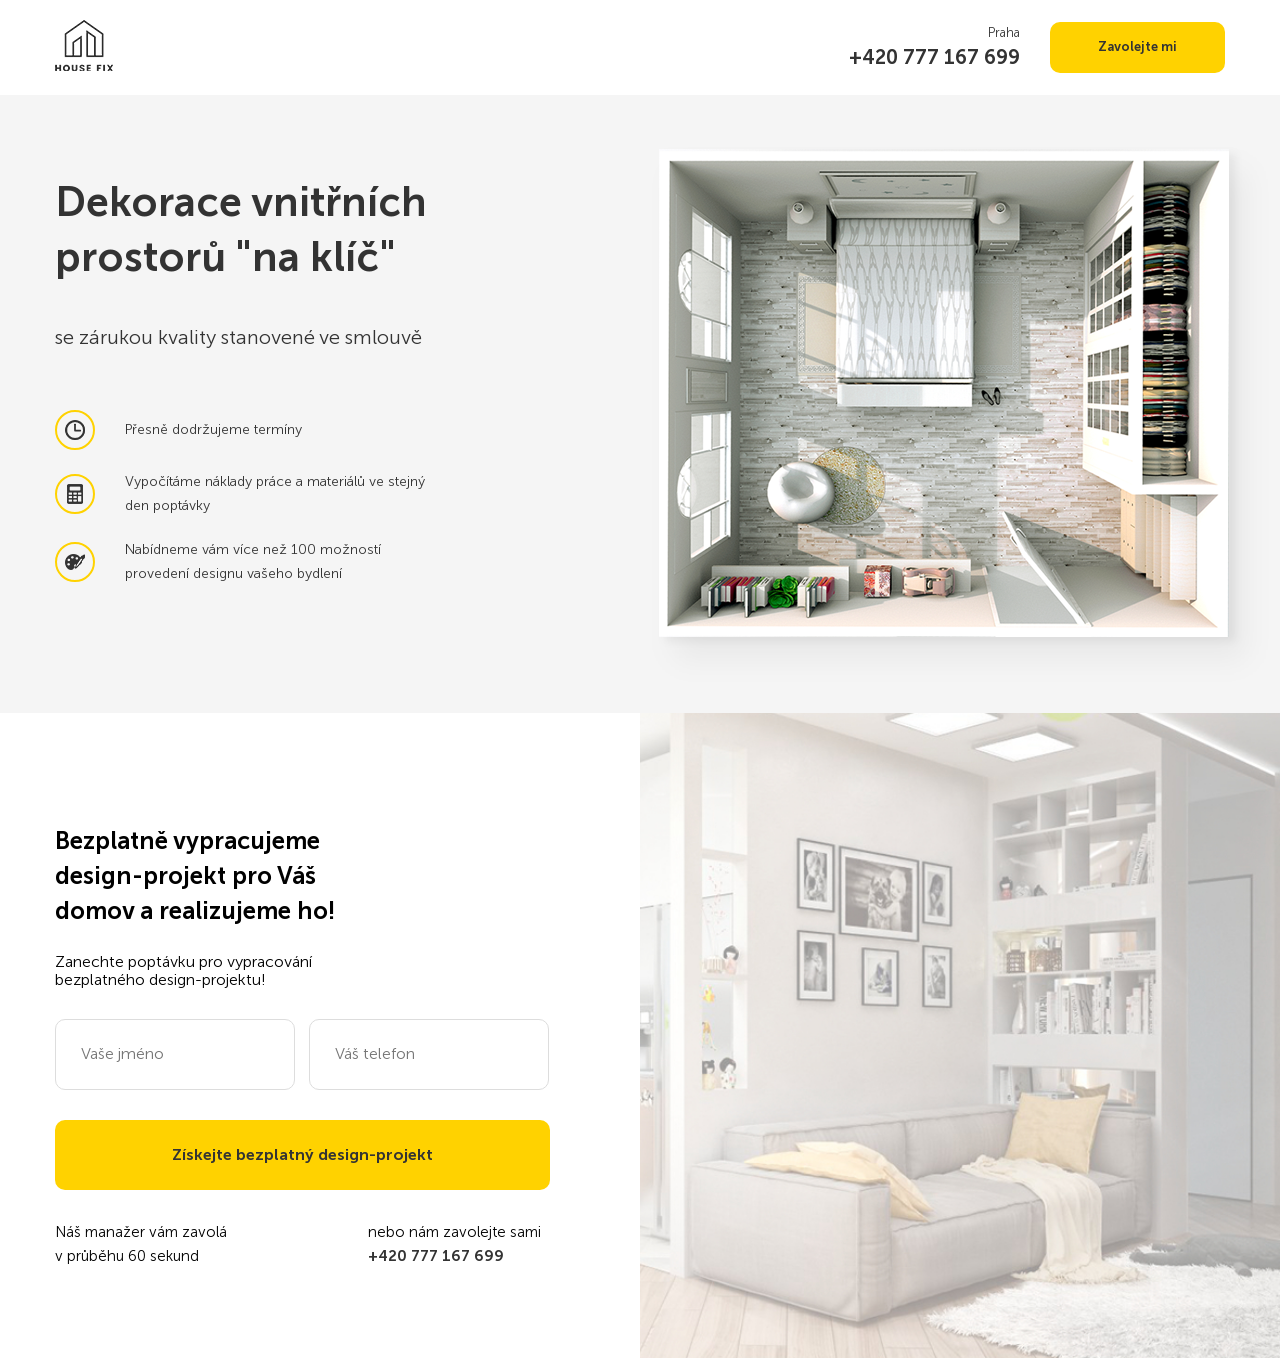
==== src/index.html @ f2e0c297 "Modální okno" ====
<!DOCTYPE html>
<html lang="cz">
<head>
    <meta charset="UTF-8">
    <meta http-equiv="X-UA-Compatible" content="IE=edge">
    <meta name="viewport" content="width=device-width, initial-scale=1.0">
    <title>HouseFix</title>
    <link rel="stylesheet" href="css/normalize.css">
    <link rel="stylesheet" href="css/style.css">
</head>
<body>
    <header class="header">
        <div class="container">
            <div class="header-block">
                <div class="header__logo">
                    <img src="img/logo.png" alt="logo">
                </div>
                <div class="header__info">
                    <div class="header__contacts">
                        <span class="header__address">Praha</span>
                        <a href="tel:+420777167699" class="header__phone">+420 777 167 699</a>
                    </div>
                    <button class="button header__button" id="button">Zavolejte mi</button>
                </div>
            </div>
        </div>
    </header>

    <main>
        <section class="main">
            <div class="container">
                <div class="main-block">
                    <div class="main-text">
                        <h1 class="main-text__title">Dekorace vnitřních prostorů "na klíč"</h1>
                        <span class="main-text__subtitle">se zárukou kvality stanovené ve smlouvě</span>
                        <ul class="main-list">
                            <li class="main-list__item">
                                <div class="main-list__image">
                                    <img src="img/clock.png" alt="Hodiny">
                                </div>
                                <span class="main-list__text">Přesně dodržujeme termíny</span>
                            </li>
                            <li class="main-list__item">
                                <div class="main-list__image">
                                    <img src="img/calculator.png" alt="Kalkulátor">
                                </div>
                                <span class="main-list__text">Vypočítáme náklady práce a materiálů ve stejný den poptávky</span>
                            </li>
                            <li class="main-list__item">
                                <div class="main-list__image">
                                    <img src="img/paint.png" alt="Paleta se štětcem">
                                </div>
                                <span class="main-list__text">Nabídneme vám více než 100 možností provedení designu vašeho bydlení</span>
                            </li>
                        </ul>
                    </div>
                    <div class="main-image">
                        <img src="img/main-image.png" alt="Rozpoložení bytu">
                    </div>
                </div>
            </div>
        </section>

        <section class="offer">
            <div class="container">
                <div class="offer-block">
                    <h2 class="offer-title">Bezplatně vypracujeme design-projekt pro Váš domov a realizujeme ho!</h2>
                    <span class="offer-subtitle">Zanechte poptávku pro vypracování bezplatného design-projektu!</span>
                    <form action="#" class="form offer__form">
                        <input type="text" class="input offer__input" placeholder="Vaše jméno">
                        <input type="tel" class="input offer__input" placeholder="Váš telefon">
                        <button class="button offer__button">Získejte bezplatný design-projekt</button>
                    </form>
                    <div class="offer-wrap">
                        <div class="offer-wrap__text_left">
                            <span class="offer-wrap__info">Náš manažer vám zavolá v průběhu 60 sekund</span>
                        </div>
                        <div class="offer-wrap__text_right">
                            <span class="offer-wrap__call">nebo nám zavolejte sami</span>
                            <a href="tel:+420777167699" class="offer-wrap__phone">+420 777 167 699</a>
                        </div>
                    </div>
                        
                </div>
            </div>
        </section>

    </main>

    <div class="modal" id="modal">
        <div class="modal-dialog">
            <button class="modal-dialog__close" id="close">&times;</button>
            <h4 class="modal-dialog__title">Modální okno</h4>
        </div>
    </div>

    <script src="js/main.js"></script>

</body>
</html>
---- src/css/style.css ----
@font-face {
  font-family: 'Museo Sans Light';
  src: url("../fonts/MuseoSansCyrl-300.eot");
  src: url("../fonts/MuseoSansCyrl-300.eot?#iefix") format("embedded-opentype"), url("../fonts/MuseoSansCyrl-300.woff") format("woff"), url("../fonts/MuseoSansCyrl-300.ttf") format("truetype");
  font-weight: normal;
  font-style: normal;
}

@font-face {
  font-family: 'Museo Sans Bold';
  src: url("../fonts/MuseoSansCyrl-700.eot");
  src: url("../fonts/MuseoSansCyrl-700.eot?#iefix") format("embedded-opentype"), url("../fonts/MuseoSansCyrl-700.woff") format("woff"), url("../fonts/MuseoSansCyrl-700.ttf") format("truetype");
  font-weight: normal;
  font-style: normal;
}

* {
  -webkit-box-sizing: border-box;
          box-sizing: border-box;
}

body {
  font-family: 'Museo Sans Light', sans-serif;
  font-weight: 300;
}

img {
  max-width: 100%;
}

.container {
  max-width: 1170px;
  width: 96%;
  margin: auto;
}

@media (max-width: 640px) {
  .container {
    width: 90%;
  }
}

.header {
  padding: 20px 0;
}

.header-block {
  display: -webkit-box;
  display: -ms-flexbox;
  display: flex;
  -webkit-box-pack: justify;
      -ms-flex-pack: justify;
          justify-content: space-between;
  -webkit-box-align: center;
      -ms-flex-align: center;
          align-items: center;
}

.header__info {
  display: -webkit-box;
  display: -ms-flexbox;
  display: flex;
  text-align: right;
}

.header__contacts {
  display: -webkit-box;
  display: -ms-flexbox;
  display: flex;
  -webkit-box-orient: vertical;
  -webkit-box-direction: normal;
      -ms-flex-direction: column;
          flex-direction: column;
  -webkit-box-pack: center;
      -ms-flex-pack: center;
          justify-content: center;
}

@media (max-width: 640px) {
  .header__contacts {
    display: none;
  }
}

.header__address {
  color: #333;
  font-size: 13px;
  font-weight: 400;
}

.header__phone {
  font-size: 20px;
  font-weight: 400;
  color: #333;
  text-decoration: none;
  display: block;
  margin-top: 5px;
  font-family: 'Museo Sans Bold', sans-serif;
  font-weight: 700;
}

.header__button {
  padding: 18px 48px;
  border-radius: 10px;
  margin-left: 30px;
  font-size: 13px;
}

.button {
  background-color: #ffd200;
  color: #333;
  padding: 18px 48px;
  border-radius: 10px;
  border: none;
  font-family: 'Museo Sans Bold', sans-serif;
  font-weight: 700;
  cursor: pointer;
}

.button:hover {
  background-color: #ffe466;
}

.input {
  border: 1px solid #dddddd;
  border-radius: 10px;
  padding: 25px;
  font-size: 20px 15px;
}

.main {
  background-color: #f5f5f5;
}

.main-block {
  display: -webkit-box;
  display: -ms-flexbox;
  display: flex;
  padding: 40px 0 15px 0;
}

@media (max-width: 1200px) {
  .main-block {
    -webkit-box-orient: vertical;
    -webkit-box-direction: normal;
        -ms-flex-direction: column;
            flex-direction: column;
  }
}

.main-text {
  -ms-flex-preferred-size: 50%;
      flex-basis: 50%;
}

@media (max-width: 1200px) {
  .main-text {
    margin-bottom: 30px;
  }
}

.main-text__title {
  font-size: 41px;
  color: #333;
  padding-right: 200px;
  line-height: 55px;
  margin: 40px 0 20px 0;
  font-family: 'Museo Sans Bold', sans-serif;
  font-weight: 700;
}

@media (max-width: 1200px) {
  .main-text__title {
    padding-right: 10px;
  }
}

@media (max-width: 640px) {
  .main-text__title {
    font-size: 30px;
    line-height: 1.4;
  }
}

.main-text__subtitle {
  font-size: 20px;
  line-height: 65px;
  color: #333;
}

@media (max-width: 640px) {
  .main-text__subtitle {
    font-size: 16px;
    line-height: 1.4;
  }
}

.main-image {
  margin-right: -55px;
}

@media (max-width: 1200px) {
  .main-image {
    width: 100%;
  }
}

.main-list {
  margin: 40px 0 0 0;
  padding: 0;
}

@media (max-width: 640px) {
  .main-list {
    margin: 30px 0 0 0;
  }
}

.main-list__item {
  display: -webkit-box;
  display: -ms-flexbox;
  display: flex;
  -webkit-box-align: center;
      -ms-flex-align: center;
          align-items: center;
  margin-bottom: 20px;
}

@media (max-width: 640px) {
  .main-list__item {
    margin-bottom: 15px;
  }
}

.main-list__item:last-child {
  margin-bottom: 0;
}

.main-list__image {
  width: 40px;
  height: 40px;
  border: 2px solid #ffd200;
  border-radius: 50px;
  display: -webkit-box;
  display: -ms-flexbox;
  display: flex;
  -webkit-box-pack: center;
      -ms-flex-pack: center;
          justify-content: center;
  -webkit-box-align: center;
      -ms-flex-align: center;
          align-items: center;
  margin-right: 30px;
}

.main-list__text {
  font-size: 14px;
  line-height: 24px;
  color: #333;
  max-width: 300px;
}

@media (max-width: 640px) {
  .main-list__text {
    font-size: 12px;
    max-width: 250px;
  }
}

.offer {
  padding: 90px 0;
  background: url("../img/offer-bg.jpg") no-repeat;
  background-position: center right;
  background-size: contain;
  position: relative;
}

@media (max-width: 1200px) {
  .offer {
    background-size: cover;
  }
}

@media (max-width: 768px) {
  .offer {
    background: #fff;
  }
}

.offer::before {
  content: '';
  width: 50%;
  height: 100%;
  position: absolute;
  background-color: #fff;
  top: 0;
  left: 0;
}

.offer-block {
  width: 50%;
  padding-right: 90px;
  position: relative;
}

@media (max-width: 768px) {
  .offer-block {
    padding-right: 0;
    width: 100%;
  }
}

.offer-title {
  font-size: 24px;
  line-height: 35px;
  max-width: 340px;
  margin-bottom: 25px;
  font-family: 'Museo Sans Bold', sans-serif;
  font-weight: 700;
}

.offer-subtitle {
  display: inline-block;
  font-size: 16px;
  max-width: 260px;
  margin-bottom: 30px;
}

.offer__input {
  margin-bottom: 30px;
  width: 240px;
}

@media (max-width: 1200px) {
  .offer__input {
    width: 100%;
    margin-bottom: 15px;
  }
}

.offer__input:first-child {
  margin-right: 10px;
}

.offer__button {
  width: 100%;
  min-height: 70px;
  margin-bottom: 30px;
}

@media (max-width: 1200px) {
  .offer__button {
    font-size: 13px;
  }
}

@media (max-width: 768px) {
  .offer__button {
    font-size: 16px;
  }
}

.offer-wrap {
  display: -webkit-box;
  display: -ms-flexbox;
  display: flex;
  width: 100%;
  font-size: 15px;
  line-height: 24px;
}

@media (max-width: 768px) {
  .offer-wrap {
    -webkit-box-orient: vertical;
    -webkit-box-direction: normal;
        -ms-flex-direction: column;
            flex-direction: column;
  }
}

.offer-wrap__text_left {
  width: 50%;
  margin-right: 130px;
}

@media (max-width: 768px) {
  .offer-wrap__text_left {
    padding-bottom: 5px;
  }
}

.offer-wrap__text_right {
  width: 50%;
}

.offer-wrap__call {
  display: block;
}

.offer-wrap__phone {
  text-decoration: none;
  color: #333;
  font-family: 'Museo Sans Bold', sans-serif;
  font-weight: 700;
  font-weight: 400;
}

.modal {
  position: fixed;
  left: 0;
  top: 0;
  width: 100%;
  height: 100%;
  background-color: rgba(0, 0, 0, 0.5);
  display: none;
}

.modal_active {
  display: -webkit-box;
  display: -ms-flexbox;
  display: flex;
}

.modal-dialog {
  margin: auto;
  max-width: 450px;
  width: 90%;
  min-height: 200px;
  background-color: #fff;
  padding: 40px;
  position: relative;
}

.modal-dialog__close {
  position: absolute;
  right: 0;
  top: 0;
}
/*# sourceMappingURL=style.css.map */
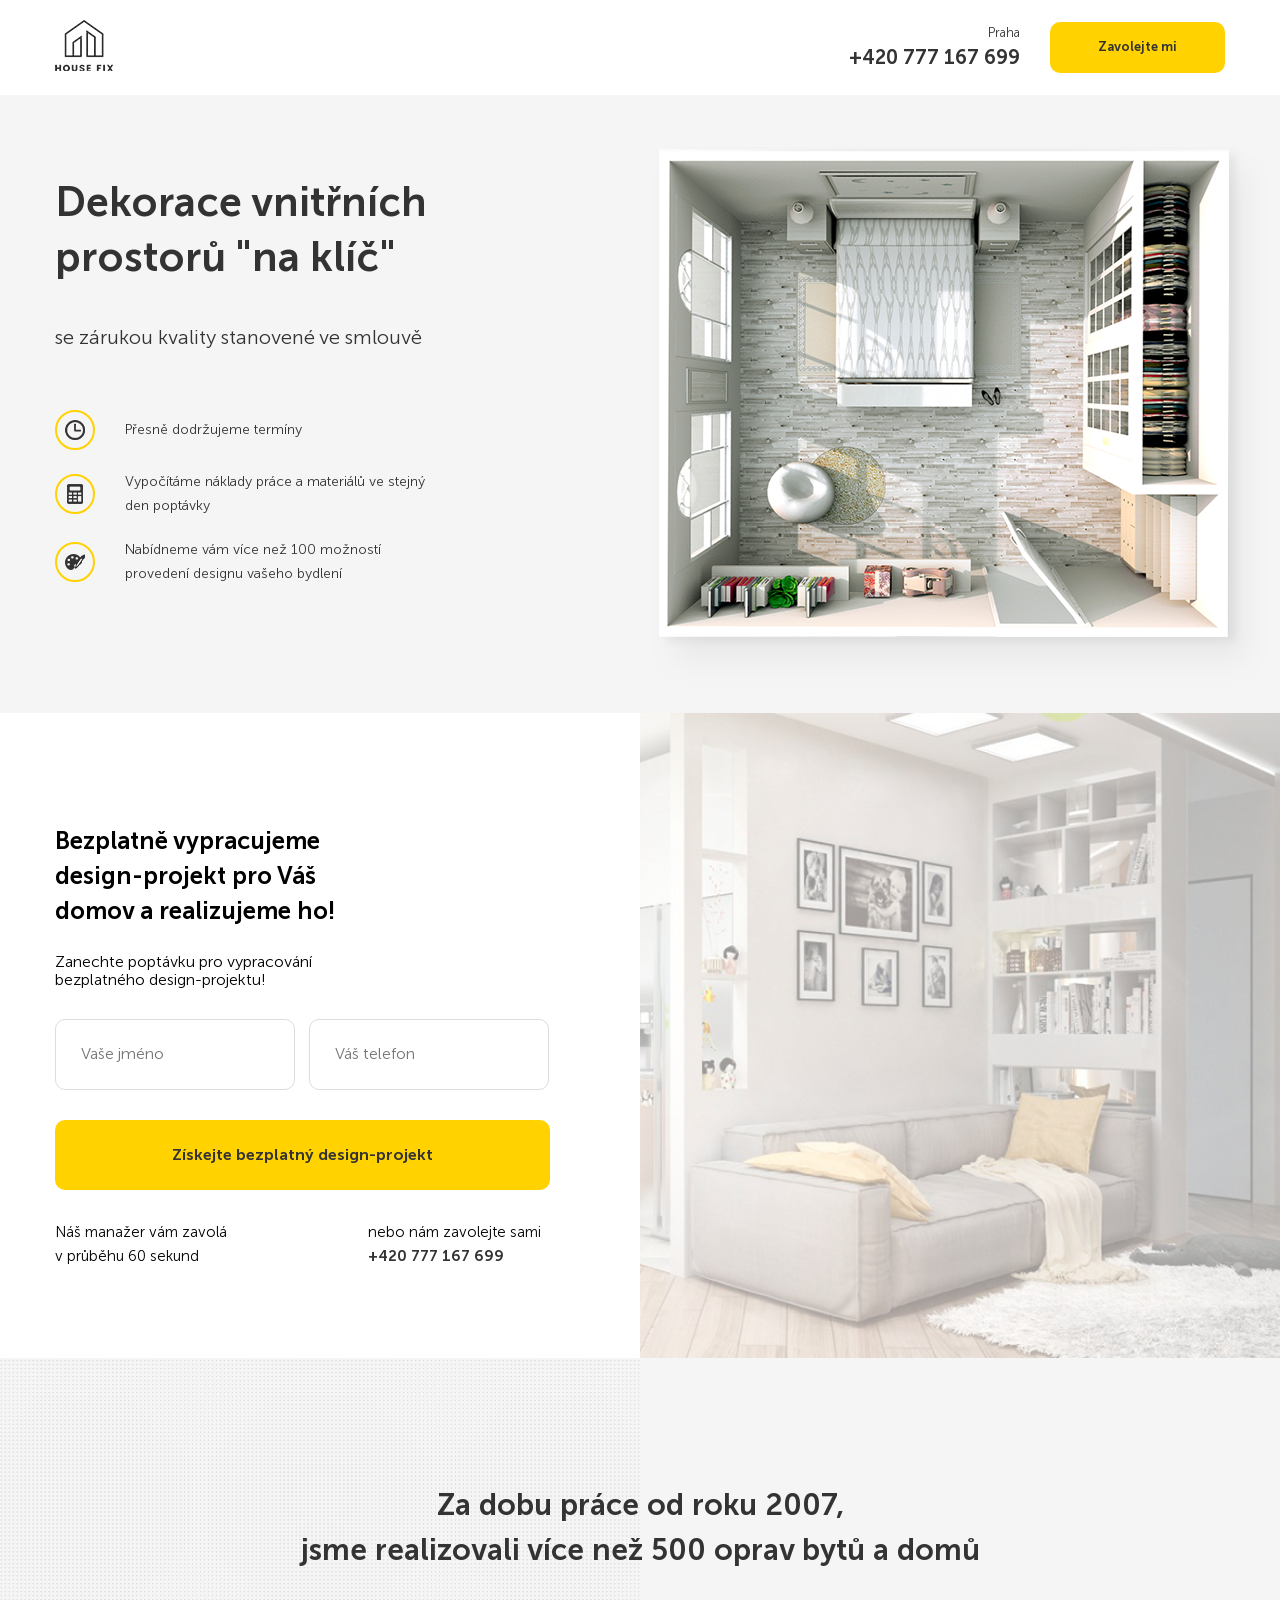
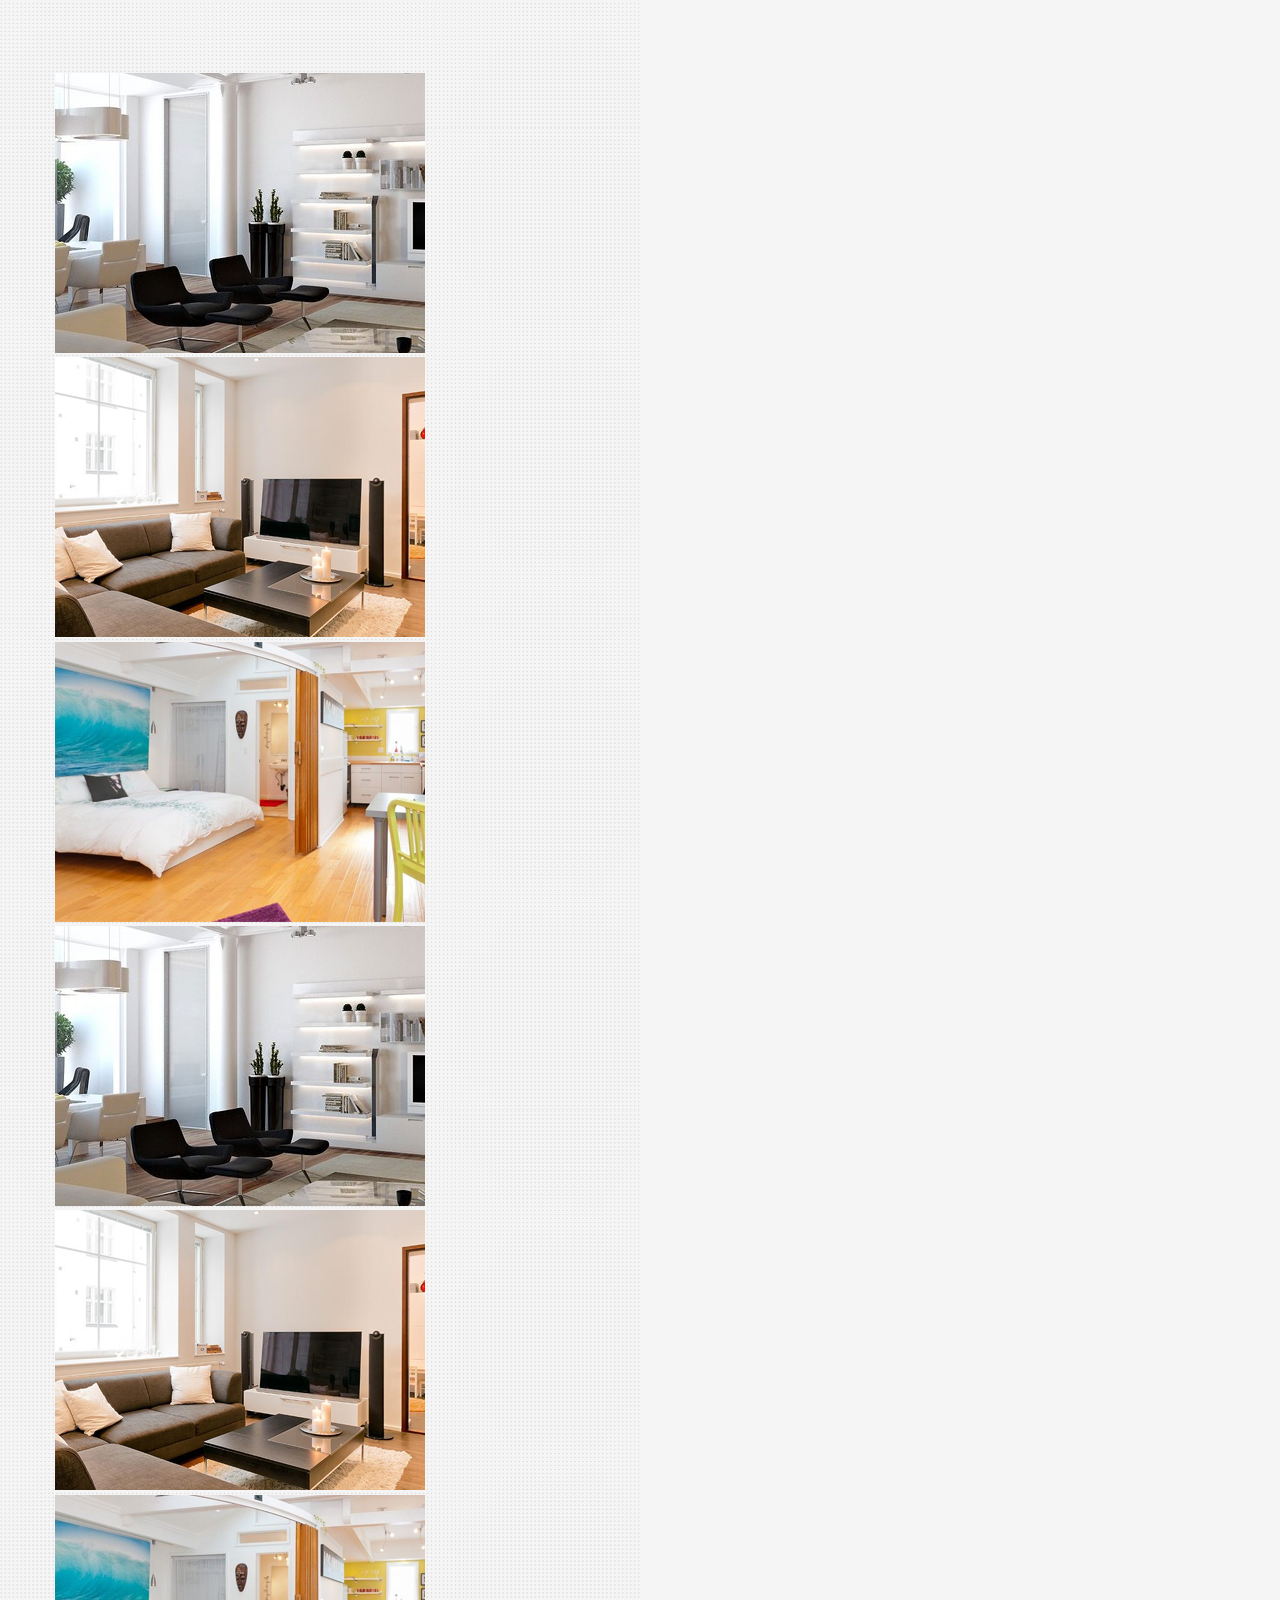
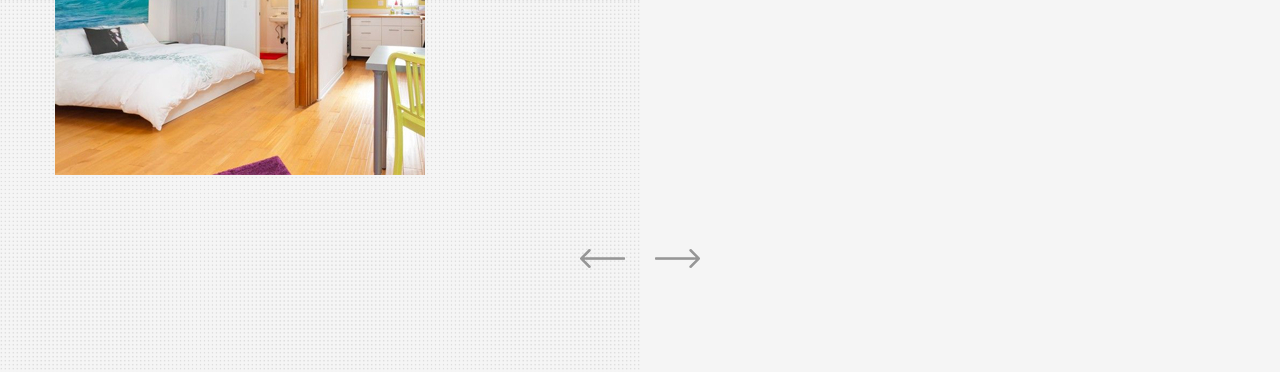
==== commit 6fbdb025: "vytvoření sekce slideru a jeho responzivity pro mobilní zařízení" ====
--- a/src/index.html
+++ b/src/index.html
@@ -6,6 +6,8 @@
     <meta name="viewport" content="width=device-width, initial-scale=1.0">
     <title>HouseFix</title>
     <link rel="stylesheet" href="css/normalize.css">
+    <link rel="stylesheet" href="css/slick-theme.css">
+    <link rel="stylesheet" href="css/slick.css">
     <link rel="stylesheet" href="css/style.css">
 </head>
 <body>
@@ -85,6 +87,26 @@
             </div>
         </section>
 
+        <section class="portfolio">
+            <div class="container">
+                <h2 class="section-title portfolio__title"> Za dobu práce od roku 2007, <br> jsme realizovali více než 500 oprav bytů a domů</h2>
+
+                <div class="slider">
+                    <div class="slider__item"><img class="slider__image" src="img/portfolio1.jpg" alt="Obývací pokoj s židlemi"></div>
+                    <div class="slider__item"><img class="slider__image" src="img/portfolio2.jpg" alt="Obývací pokoj s gaučem"></div>
+                    <div class="slider__item"><img class="slider__image" src="img/portfolio3.jpg" alt="Ložnice"></div>
+                    <div class="slider__item"><img class="slider__image" src="img/portfolio1.jpg" alt="Obývací pokoj s židlemi"></div>
+                    <div class="slider__item"><img class="slider__image" src="img/portfolio2.jpg" alt="Obývací pokoj s gaučem"></div>
+                    <div class="slider__item"><img class="slider__image" src="img/portfolio3.jpg" alt="Ložnice"></div>
+                </div>
+
+                <div class="arrows portfolio__arrows">
+                    <div class="arrows__left"><img src="img/arrow-left.png" alt="šipka doleva"></div>
+                    <div class="arrows__right"><img src="img/arrow-right.png" alt="šipka doprava"></div>
+                </div>
+            </div>
+        </section>
+
     </main>
 
     <div class="modal" id="modal">
@@ -94,6 +116,8 @@
         </div>
     </div>
 
+    <script src="https://code.jquery.com/jquery-3.6.0.min.js"></script>
+    <script src="js/slick.js"></script>
     <script src="js/main.js"></script>
 
 </body>
--- a/src/css/style.css
+++ b/src/css/style.css
@@ -38,6 +38,36 @@
   .container {
     width: 90%;
   }
+}
+
+.button {
+  background-color: #ffd200;
+  color: #333;
+  padding: 18px 48px;
+  border-radius: 10px;
+  border: none;
+  font-family: 'Museo Sans Bold', sans-serif;
+  font-weight: 700;
+  cursor: pointer;
+}
+
+.button:hover {
+  background-color: #ffe466;
+}
+
+.input {
+  border: 1px solid #dddddd;
+  border-radius: 10px;
+  padding: 25px;
+  font-size: 20px 15px;
+}
+
+.section-title {
+  font-size: 30px;
+  font-family: 'Museo Sans Bold', sans-serif;
+  font-weight: 700;
+  text-align: center;
+  line-height: 45px;
 }
 
 .header {
@@ -104,28 +134,6 @@
   border-radius: 10px;
   margin-left: 30px;
   font-size: 13px;
-}
-
-.button {
-  background-color: #ffd200;
-  color: #333;
-  padding: 18px 48px;
-  border-radius: 10px;
-  border: none;
-  font-family: 'Museo Sans Bold', sans-serif;
-  font-weight: 700;
-  cursor: pointer;
-}
-
-.button:hover {
-  background-color: #ffe466;
-}
-
-.input {
-  border: 1px solid #dddddd;
-  border-radius: 10px;
-  padding: 25px;
-  font-size: 20px 15px;
 }
 
 .main {
@@ -405,6 +413,37 @@
   font-weight: 400;
 }
 
+.portfolio {
+  padding: 100px 0;
+  background: #f5f5f5 url("../img/portfolio-bg.png") left repeat-y;
+  background-size: 50%;
+}
+
+.portfolio__title {
+  margin-bottom: 100px;
+  color: #333;
+}
+
+.portfolio__arrows {
+  max-width: 120px;
+  display: -webkit-box;
+  display: -ms-flexbox;
+  display: flex;
+  -webkit-box-pack: justify;
+      -ms-flex-pack: justify;
+          justify-content: space-between;
+  margin: auto;
+  margin-top: 70px;
+}
+
+.arrows__left, .arrows__right {
+  cursor: pointer;
+}
+
+.slider__image {
+  margin: auto;
+}
+
 .modal {
   position: fixed;
   left: 0;
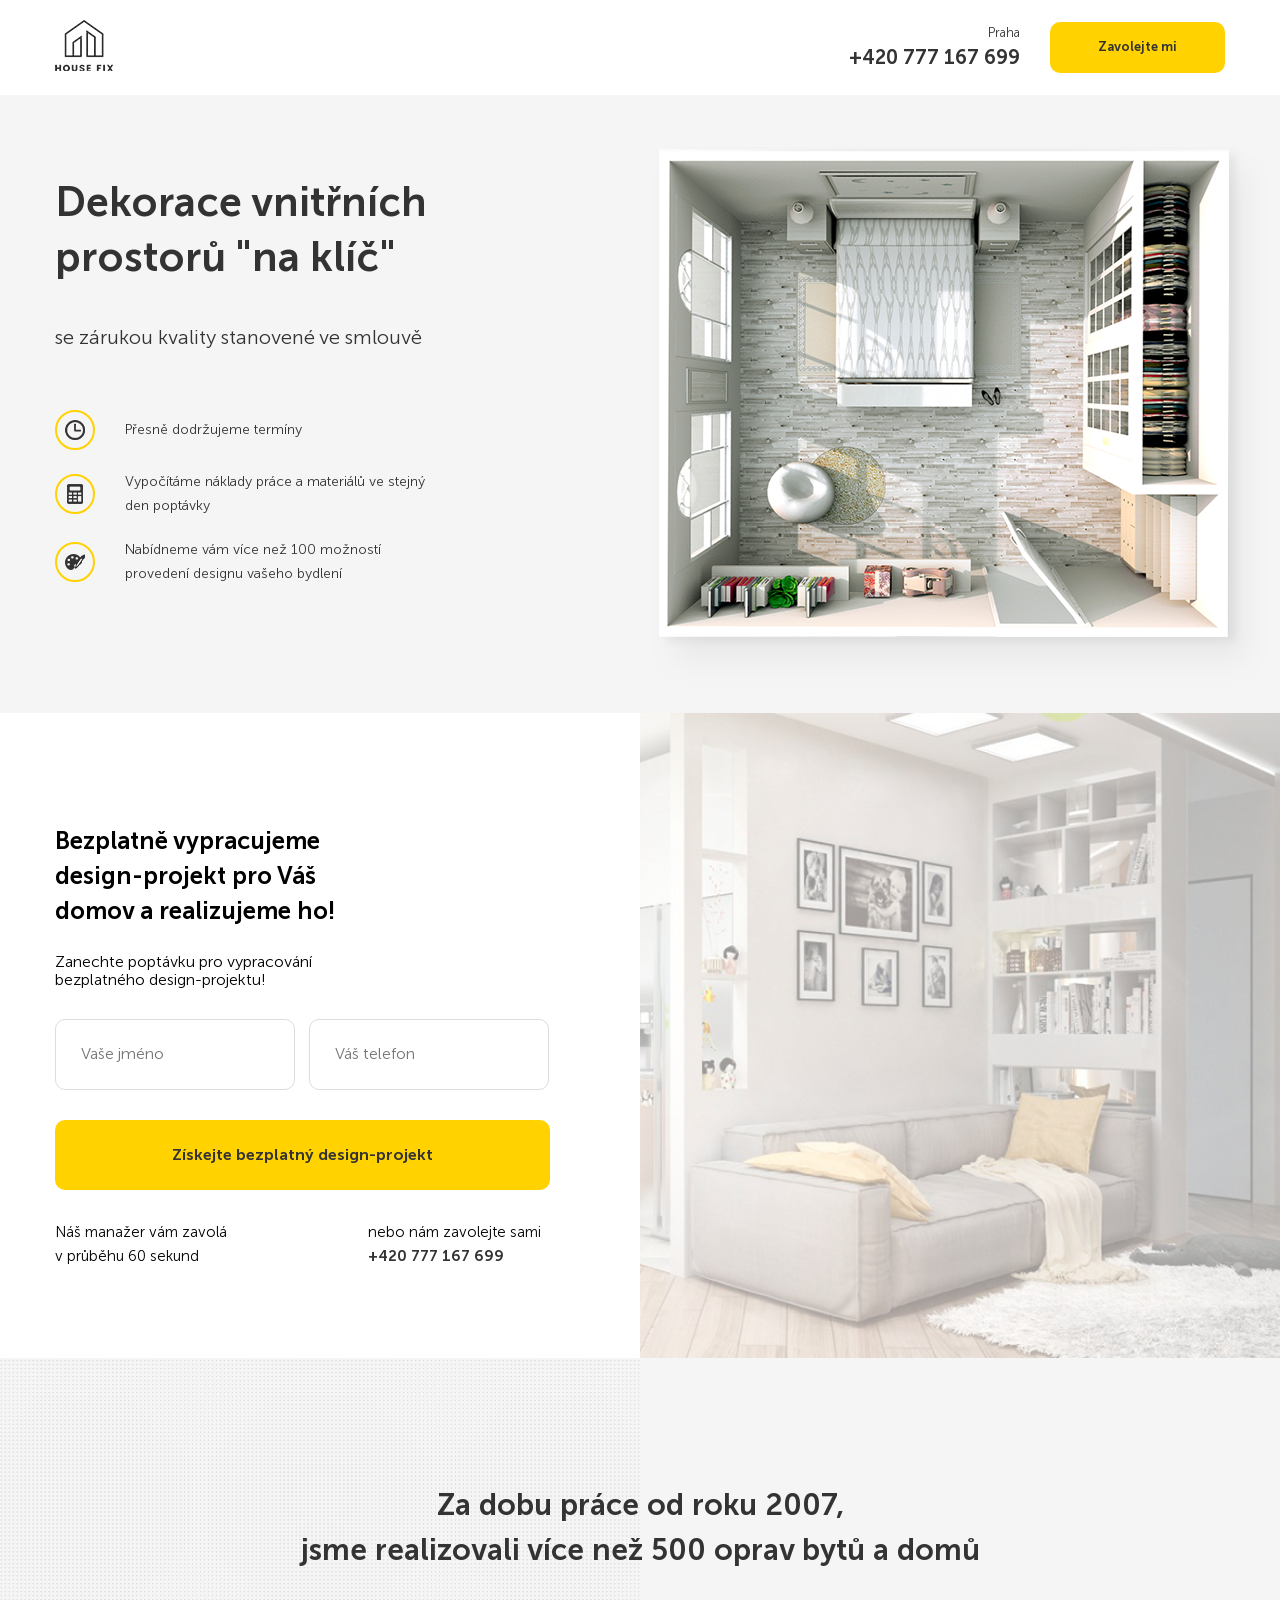
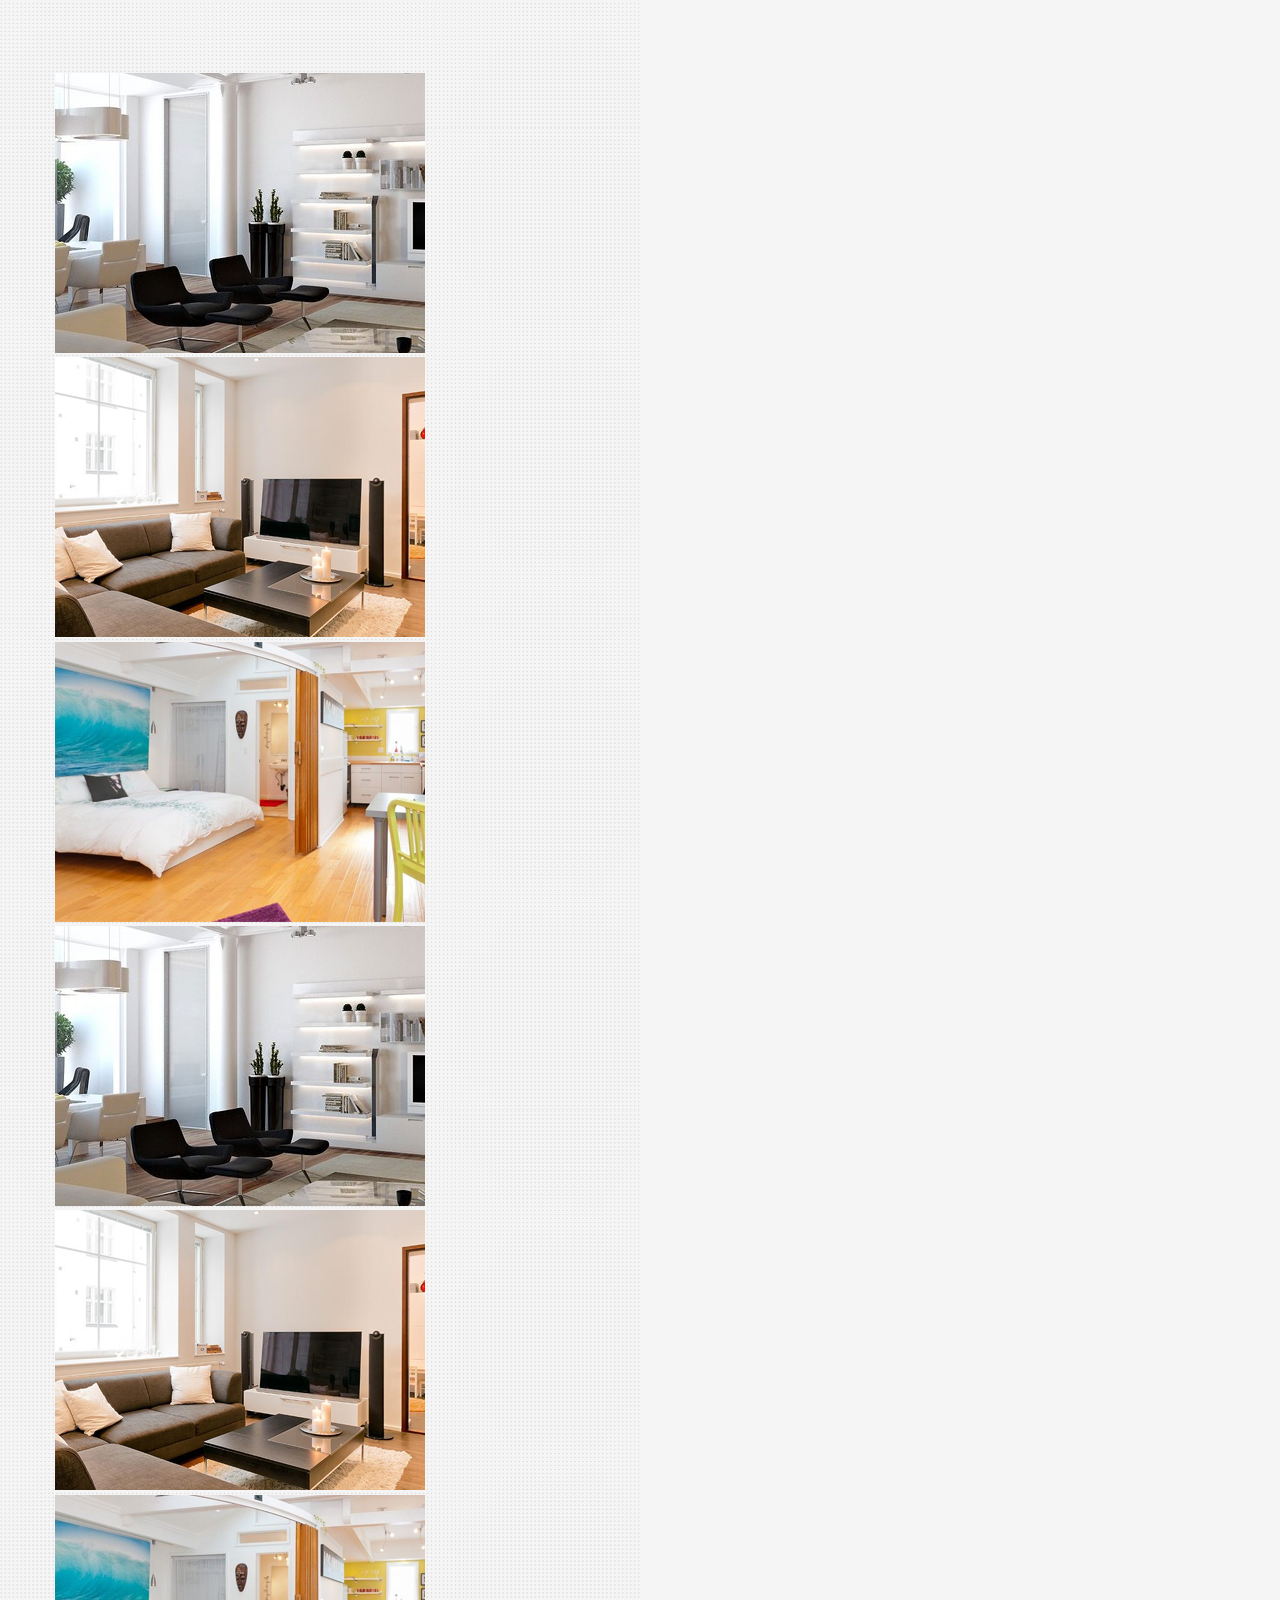
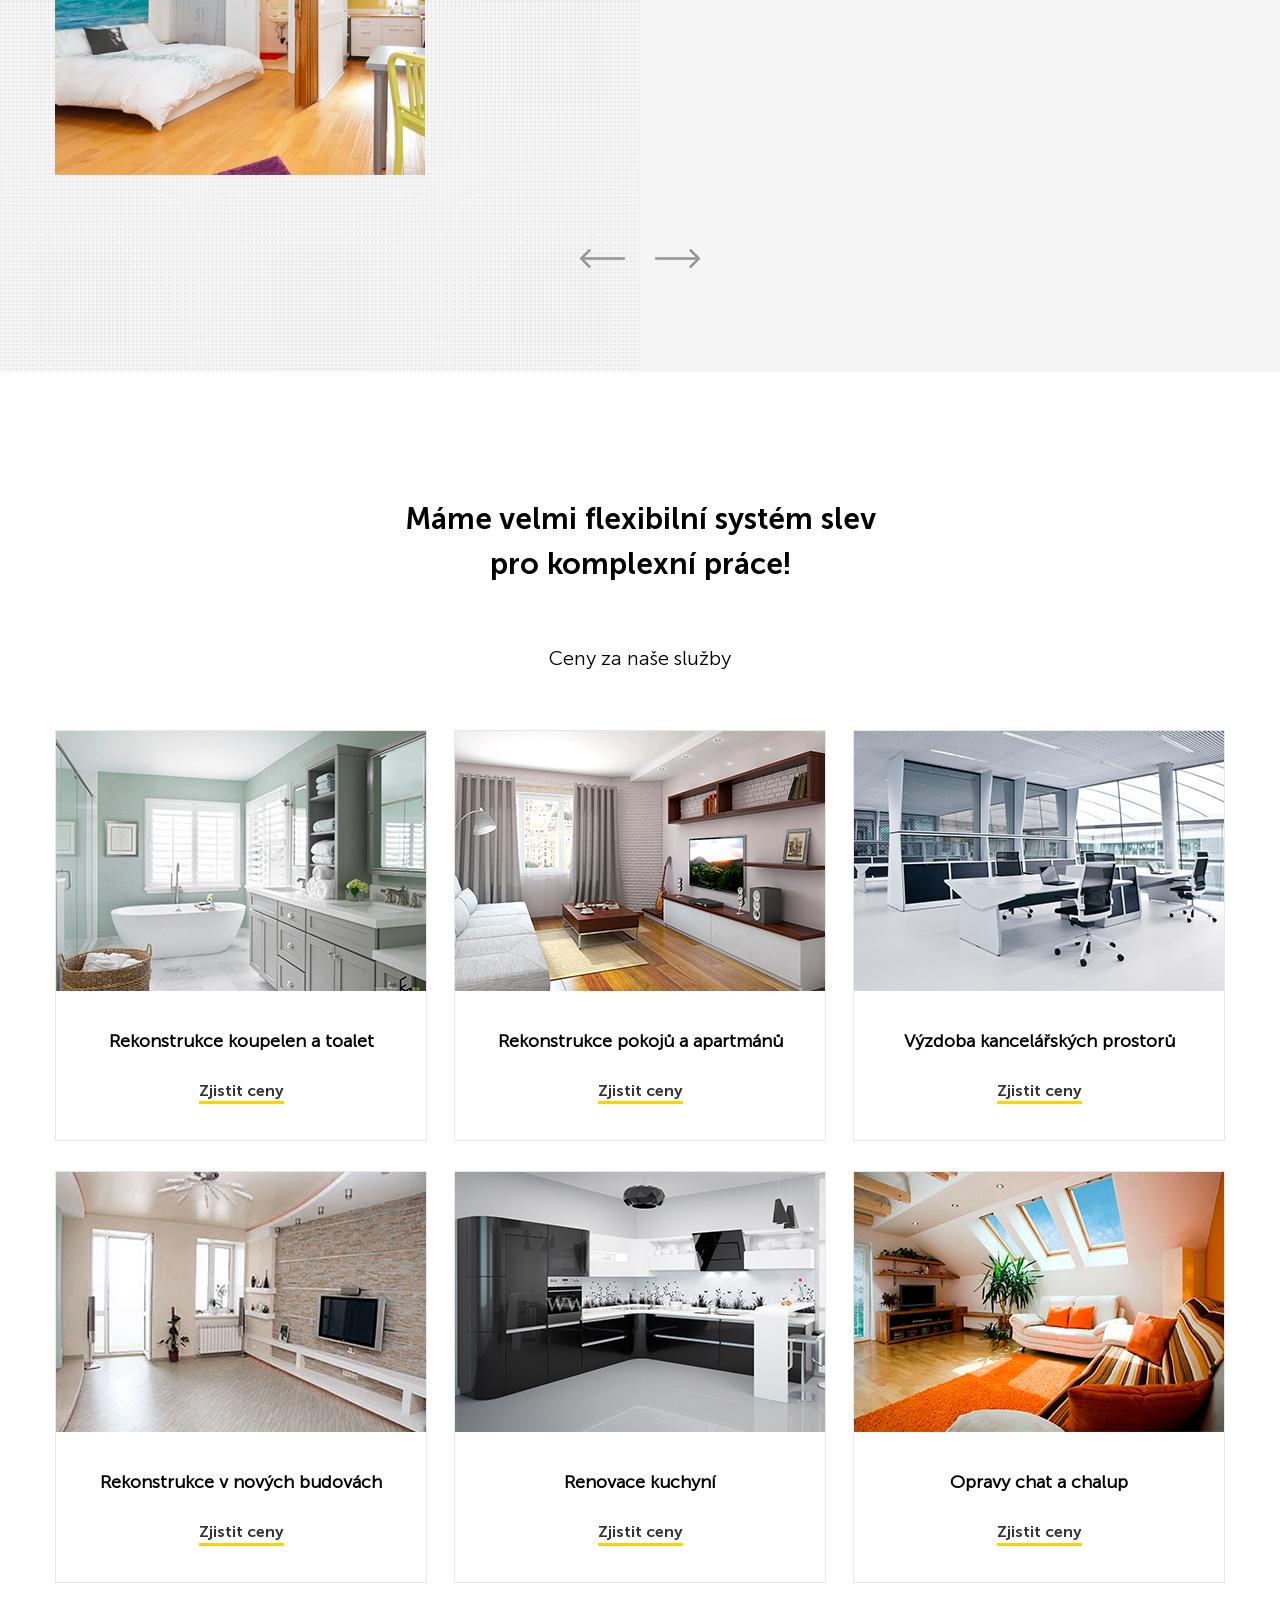
==== commit 1f2725f0: "přidání sekce s cenou a vytvoření responzivity pro mobilní zařízení" ====
--- a/src/index.html
+++ b/src/index.html
@@ -107,6 +107,69 @@
             </div>
         </section>
 
+        <section class="price">
+            <div class="container">
+                <h2 class="section-title price__title">Máme velmi flexibilní systém slev <br> pro komplexní práce!</h2>
+                <span class="section-subtitle price__subtitle">Ceny za naše služby</span>
+                <div class="cards">
+                    <div class="card price__card">
+                        <div class="card__img">
+                            <img src="img/koupelna.jpg" alt="koupelna">
+                        </div>
+                        <div class="card__text">
+                            <h4 class="card__title">Rekonstrukce koupelen a toalet</h4>
+                            <a href="#" class="card__link">Zjistit ceny</a>
+                        </div>
+                    </div>
+                    <div class="card price__card">
+                        <div class="card__img">
+                            <img src="img/pokoj.jpg" alt="pokoj">
+                        </div>
+                        <div class="card__text">
+                            <h4 class="card__title">Rekonstrukce pokojů a apartmánů</h4>
+                            <a href="#" class="card__link">Zjistit ceny</a>
+                        </div>
+                    </div>
+                    <div class="card price__card">
+                        <div class="card__img">
+                            <img src="img/kancelar.jpg" alt="kancelar">
+                        </div>
+                        <div class="card__text">
+                            <h4 class="card__title">Výzdoba kancelářských prostorů</h4>
+                            <a href="#" class="card__link">Zjistit ceny</a>
+                        </div>
+                    </div>
+                    <div class="card price__card">
+                        <div class="card__img">
+                            <img src="img/rekonstrukce.jpg" alt="rekonstrukce">
+                        </div>
+                        <div class="card__text">
+                            <h4 class="card__title">Rekonstrukce v nových budovách</h4>
+                            <a href="#" class="card__link">Zjistit ceny</a>
+                        </div>
+                    </div>
+                    <div class="card price__card">
+                        <div class="card__img">
+                            <img src="img/kuchyne.jpg" alt="kuchyne">
+                        </div>
+                        <div class="card__text">
+                            <h4 class="card__title">Renovace kuchyní</h4>
+                            <a href="#" class="card__link">Zjistit ceny</a>
+                        </div>
+                    </div>
+                    <div class="card price__card">
+                        <div class="card__img">
+                            <img src="img/chata.jpg" alt="chata">
+                        </div>
+                        <div class="card__text">
+                            <h4 class="card__title">Opravy chat a chalup</h4>
+                            <a href="#" class="card__link">Zjistit ceny</a>
+                        </div>
+                    </div>
+                </div>
+            </div>
+        </section>
+
     </main>
 
     <div class="modal" id="modal">
--- a/src/css/style.css
+++ b/src/css/style.css
@@ -68,6 +68,13 @@
   font-weight: 700;
   text-align: center;
   line-height: 45px;
+}
+
+.section-subtitle {
+  color: #000;
+  font-size: 20px;
+  text-align: center;
+  display: block;
 }
 
 .header {
@@ -444,6 +451,117 @@
   margin: auto;
 }
 
+.price {
+  padding: 100px 0;
+}
+
+.price__title {
+  margin-bottom: 60px;
+}
+
+.price__subtitle {
+  margin-bottom: 60px;
+}
+
+.price__card {
+  margin-bottom: 30px;
+}
+
+.cards {
+  display: -webkit-box;
+  display: -ms-flexbox;
+  display: flex;
+  -ms-flex-wrap: wrap;
+      flex-wrap: wrap;
+  -webkit-box-pack: justify;
+      -ms-flex-pack: justify;
+          justify-content: space-between;
+}
+
+.card {
+  text-align: center;
+  border: 1px solid #e8e8e8;
+  -webkit-transition: .2s;
+  transition: .2s;
+}
+
+@media (max-width: 768px) {
+  .card {
+    -webkit-box-orient: vertical;
+    -webkit-box-direction: normal;
+        -ms-flex-direction: column;
+            flex-direction: column;
+  }
+}
+
+.card:hover {
+  -webkit-box-shadow: 0 20px 25px rgba(0, 0, 0, 0.1);
+          box-shadow: 0 20px 25px rgba(0, 0, 0, 0.1);
+}
+
+.card:hover .card__img::before {
+  opacity: 1;
+  -webkit-transition: .2s;
+  transition: .2s;
+}
+
+.card__text {
+  padding: 40px;
+}
+
+.card__title {
+  margin-top: 0;
+  font-size: 18px;
+  margin-bottom: 30px;
+}
+
+.card__img {
+  position: relative;
+}
+
+.card__img img {
+  display: block;
+}
+
+.card__img::before {
+  content: '';
+  position: absolute;
+  left: 0;
+  top: 0;
+  width: 100%;
+  height: 100%;
+  background-image: -webkit-gradient(linear, left bottom, left top, from(#ffd200), to(rgba(255, 255, 255, 0)));
+  background-image: linear-gradient(to top, #ffd200 0%, rgba(255, 255, 255, 0) 100%);
+  opacity: 0;
+}
+
+.card__link {
+  display: inline-block;
+  font-family: 'Museo Sans Bold', sans-serif;
+  font-weight: 700;
+  text-decoration: none;
+  color: #333;
+  position: relative;
+}
+
+.card__link:hover::after {
+  height: 13px;
+}
+
+.card__link::after {
+  content: '';
+  z-index: -1;
+  display: block;
+  position: absolute;
+  bottom: -4px;
+  left: 0px;
+  width: 100%;
+  height: 3px;
+  background-color: #ffd200;
+  -webkit-transition: .2s;
+  transition: .2s;
+}
+
 .modal {
   position: fixed;
   left: 0;
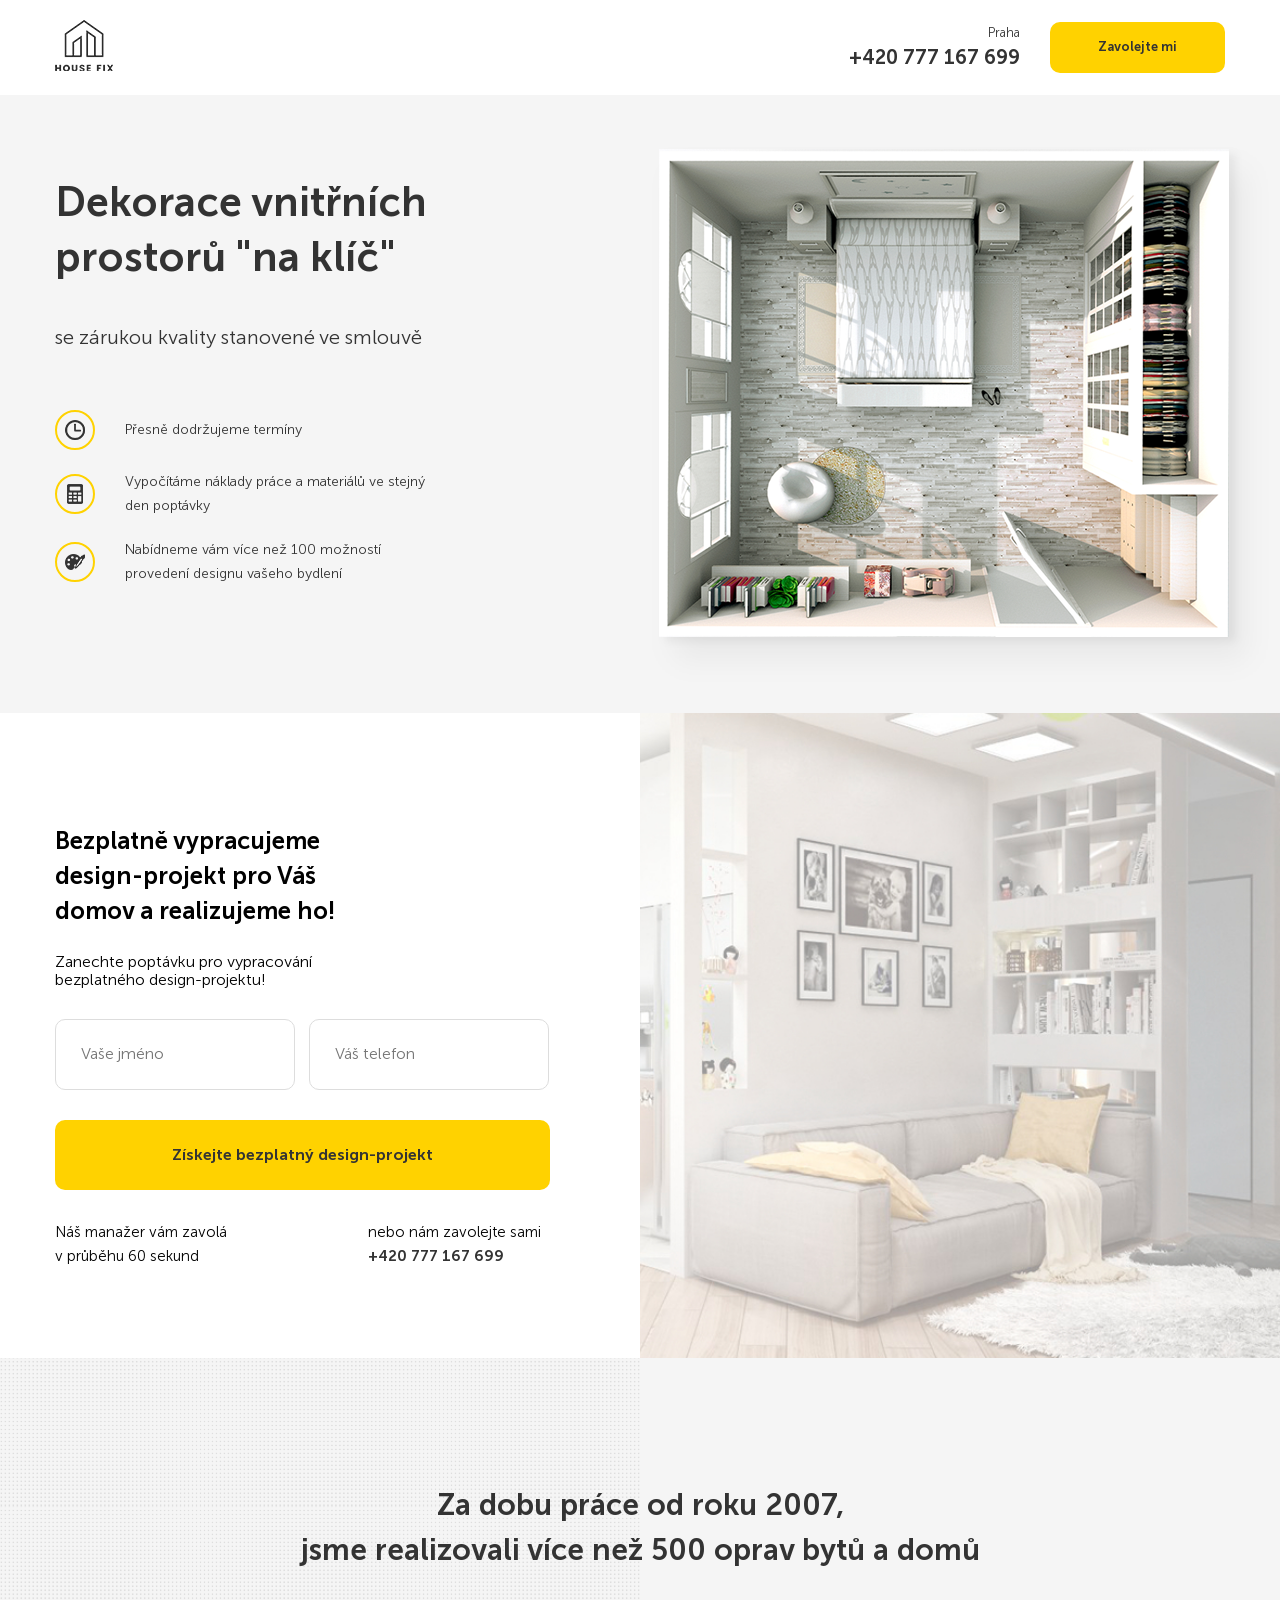
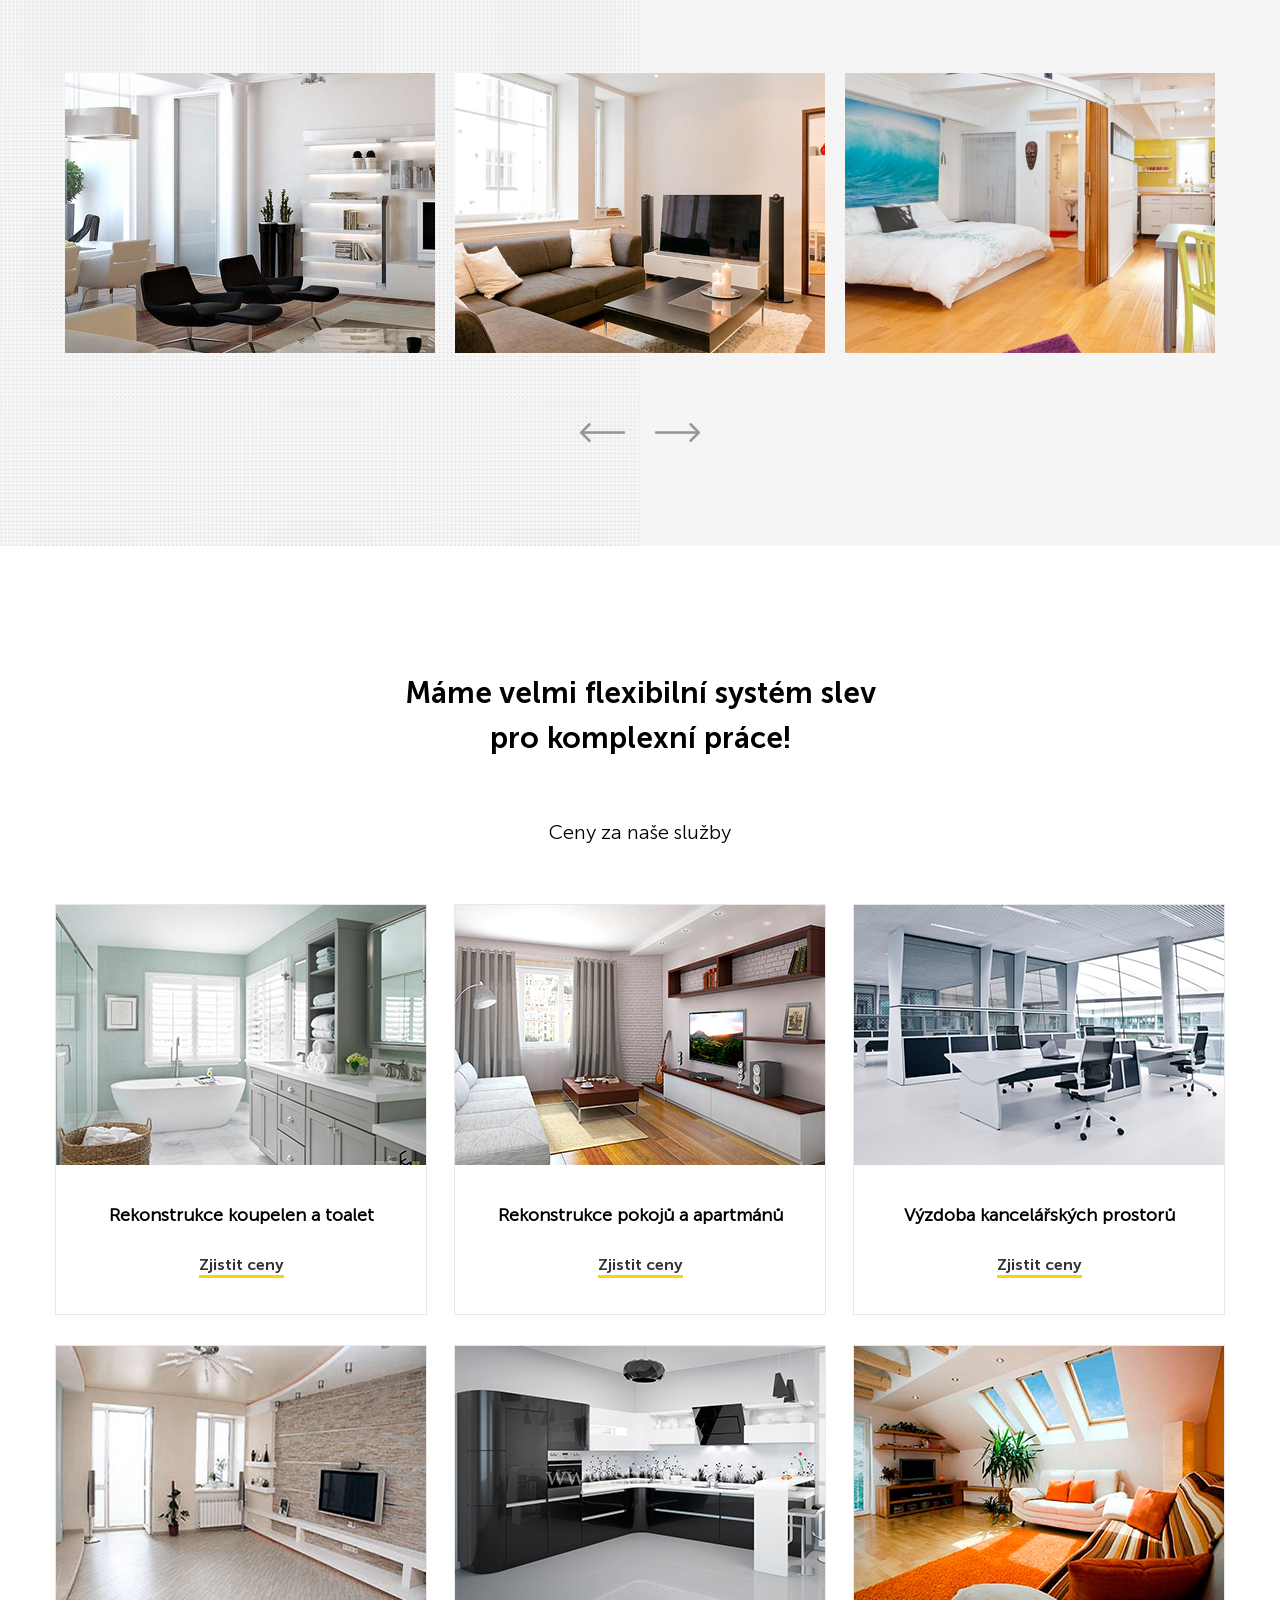
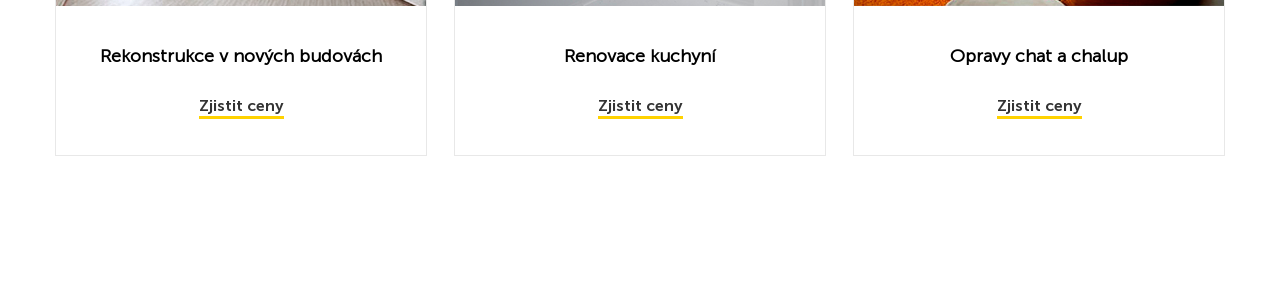
==== commit be168504: "Napojení wow js, animate css a vytvoření animací pro sekce" ====
--- a/src/index.html
+++ b/src/index.html
@@ -7,6 +7,7 @@
     <title>HouseFix</title>
     <link rel="stylesheet" href="css/normalize.css">
     <link rel="stylesheet" href="css/slick-theme.css">
+    <link rel="stylesheet" href="css/animate.min.css">
     <link rel="stylesheet" href="css/slick.css">
     <link rel="stylesheet" href="css/style.css">
 </head>
@@ -32,7 +33,7 @@
         <section class="main">
             <div class="container">
                 <div class="main-block">
-                    <div class="main-text">
+                    <div class="main-text wow animate__animated animate__fadeInLeft" data-wow-delay=".1s">
                         <h1 class="main-text__title">Dekorace vnitřních prostorů "na klíč"</h1>
                         <span class="main-text__subtitle">se zárukou kvality stanovené ve smlouvě</span>
                         <ul class="main-list">
@@ -56,7 +57,7 @@
                             </li>
                         </ul>
                     </div>
-                    <div class="main-image">
+                    <div class="main-image wow animate__animated animate__fadeInRight" data-wow-delay=".6s">
                         <img src="img/main-image.png" alt="Rozpoložení bytu">
                     </div>
                 </div>
@@ -65,7 +66,7 @@
 
         <section class="offer">
             <div class="container">
-                <div class="offer-block">
+                <div class="offer-block wow animate__animated animate__fadeInLeft" data-wow-delay=".7s">
                     <h2 class="offer-title">Bezplatně vypracujeme design-projekt pro Váš domov a realizujeme ho!</h2>
                     <span class="offer-subtitle">Zanechte poptávku pro vypracování bezplatného design-projektu!</span>
                     <form action="#" class="form offer__form">
@@ -89,9 +90,9 @@
 
         <section class="portfolio">
             <div class="container">
-                <h2 class="section-title portfolio__title"> Za dobu práce od roku 2007, <br> jsme realizovali více než 500 oprav bytů a domů</h2>
+                <h2 class="section-title portfolio__title wow animate__animated animate__fadeInUp" data-wow-delay=".1s"> Za dobu práce od roku 2007, <br> jsme realizovali více než 500 oprav bytů a domů</h2>
 
-                <div class="slider">
+                <div class="slider wow animate__animated animate__fadeInUp" data-wow-delay=".3s">
                     <div class="slider__item"><img class="slider__image" src="img/portfolio1.jpg" alt="Obývací pokoj s židlemi"></div>
                     <div class="slider__item"><img class="slider__image" src="img/portfolio2.jpg" alt="Obývací pokoj s gaučem"></div>
                     <div class="slider__item"><img class="slider__image" src="img/portfolio3.jpg" alt="Ložnice"></div>
@@ -109,10 +110,10 @@
 
         <section class="price">
             <div class="container">
-                <h2 class="section-title price__title">Máme velmi flexibilní systém slev <br> pro komplexní práce!</h2>
-                <span class="section-subtitle price__subtitle">Ceny za naše služby</span>
+                <h2 class="section-title price__title wow animate__animated animate__fadeInUp" data-wow-delay=".1s">Máme velmi flexibilní systém slev <br> pro komplexní práce!</h2>
+                <span class="section-subtitle price__subtitle wow animate__animated animate__fadeInUp" data-wow-delay=".3s">Ceny za naše služby</span>
                 <div class="cards">
-                    <div class="card price__card">
+                    <div class="card price__card wow animate__animated animate__fadeInUp" data-wow-delay=".1s">
                         <div class="card__img">
                             <img src="img/koupelna.jpg" alt="koupelna">
                         </div>
@@ -121,7 +122,7 @@
                             <a href="#" class="card__link">Zjistit ceny</a>
                         </div>
                     </div>
-                    <div class="card price__card">
+                    <div class="card price__card wow animate__animated animate__fadeInUp" data-wow-delay=".2s">
                         <div class="card__img">
                             <img src="img/pokoj.jpg" alt="pokoj">
                         </div>
@@ -130,7 +131,7 @@
                             <a href="#" class="card__link">Zjistit ceny</a>
                         </div>
                     </div>
-                    <div class="card price__card">
+                    <div class="card price__card wow animate__animated animate__fadeInUp" data-wow-delay=".3s">
                         <div class="card__img">
                             <img src="img/kancelar.jpg" alt="kancelar">
                         </div>
@@ -139,7 +140,7 @@
                             <a href="#" class="card__link">Zjistit ceny</a>
                         </div>
                     </div>
-                    <div class="card price__card">
+                    <div class="card price__card wow animate__animated animate__fadeInUp" data-wow-delay=".4s">
                         <div class="card__img">
                             <img src="img/rekonstrukce.jpg" alt="rekonstrukce">
                         </div>
@@ -148,7 +149,7 @@
                             <a href="#" class="card__link">Zjistit ceny</a>
                         </div>
                     </div>
-                    <div class="card price__card">
+                    <div class="card price__card wow animate__animated animate__fadeInUp" data-wow-delay=".5s">
                         <div class="card__img">
                             <img src="img/kuchyne.jpg" alt="kuchyne">
                         </div>
@@ -157,7 +158,7 @@
                             <a href="#" class="card__link">Zjistit ceny</a>
                         </div>
                     </div>
-                    <div class="card price__card">
+                    <div class="card price__card wow animate__animated animate__fadeInUp" data-wow-delay=".6s">
                         <div class="card__img">
                             <img src="img/chata.jpg" alt="chata">
                         </div>
@@ -180,7 +181,8 @@
     </div>
 
     <script src="https://code.jquery.com/jquery-3.6.0.min.js"></script>
-    <script src="js/slick.js"></script>
+    <script src="js/slick.min.js"></script>
+    <script src="js/wow.min.js"></script>
     <script src="js/main.js"></script>
 
 </body>
--- a/src/css/style.css
+++ b/src/css/style.css
@@ -476,6 +476,14 @@
   -webkit-box-pack: justify;
       -ms-flex-pack: justify;
           justify-content: space-between;
+}
+
+@media (max-width: 768px) {
+  .cards {
+    -webkit-box-pack: center;
+        -ms-flex-pack: center;
+            justify-content: center;
+  }
 }
 
 .card {
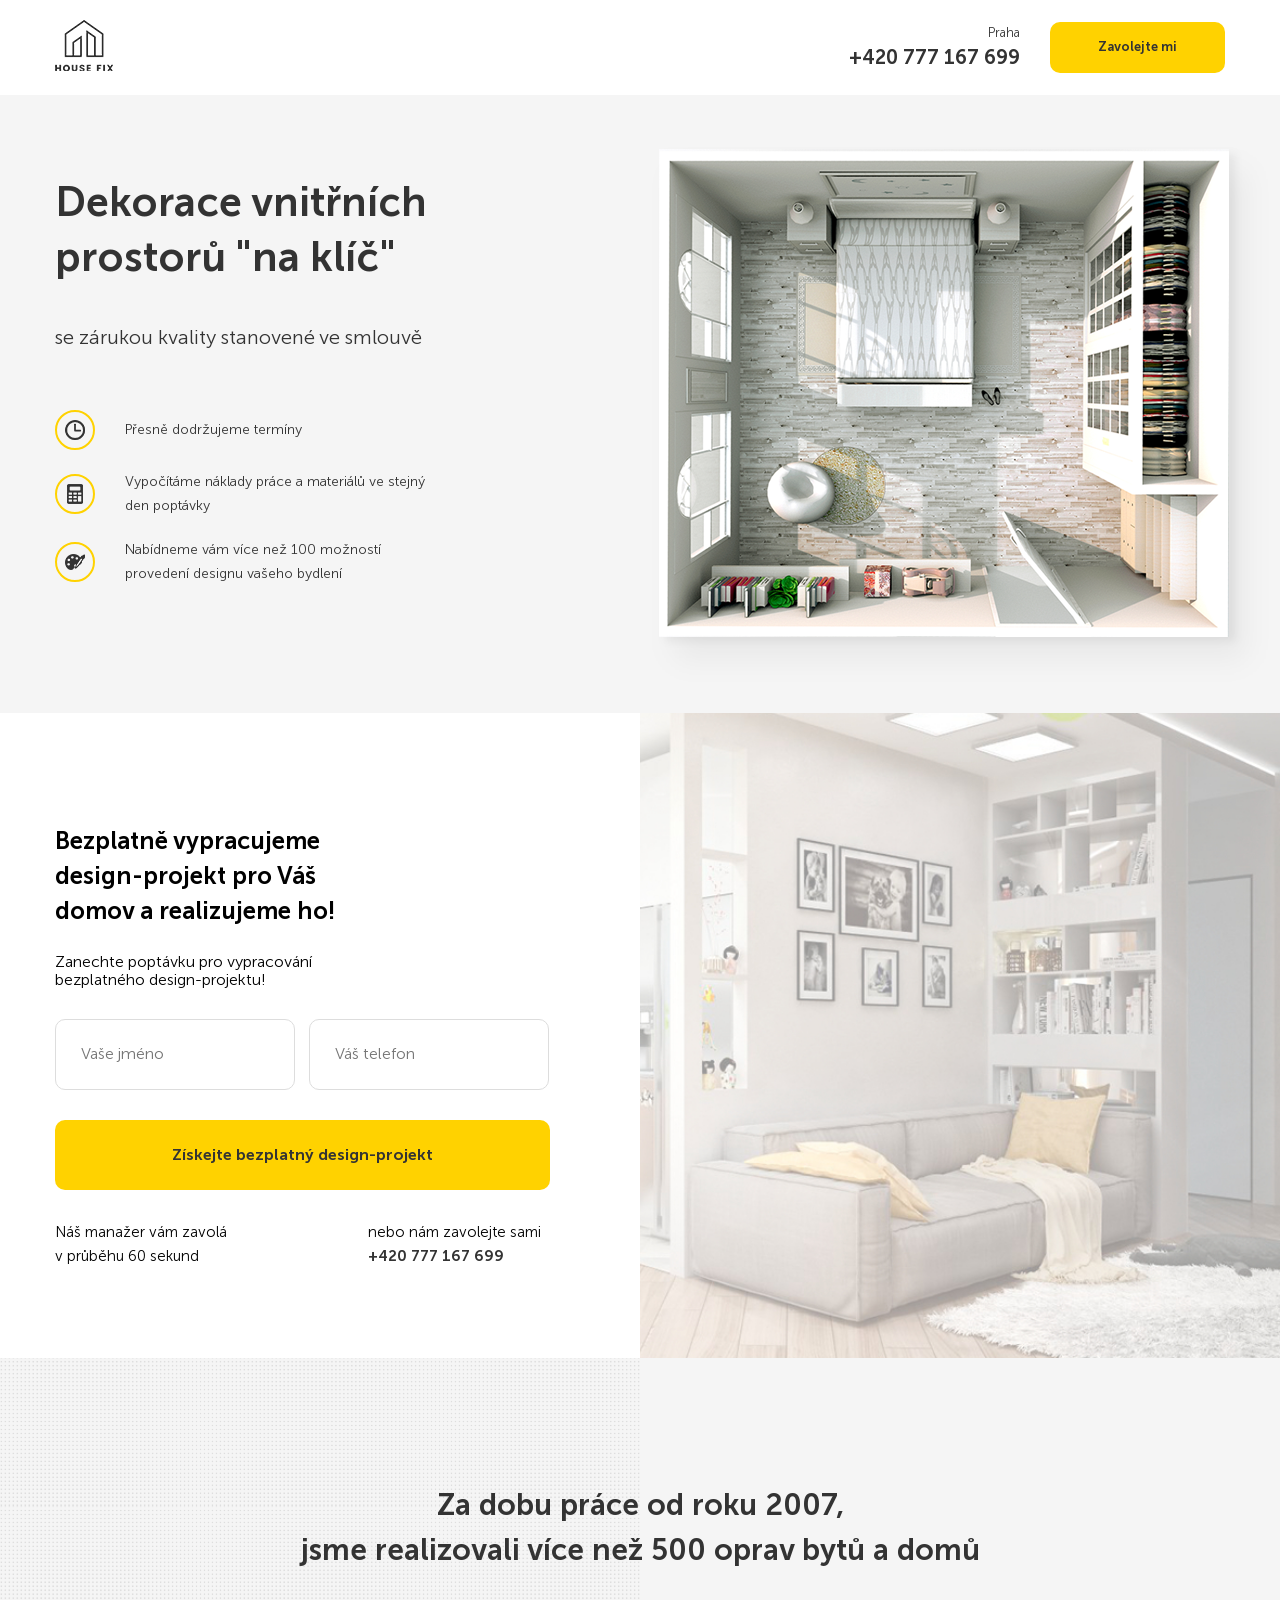
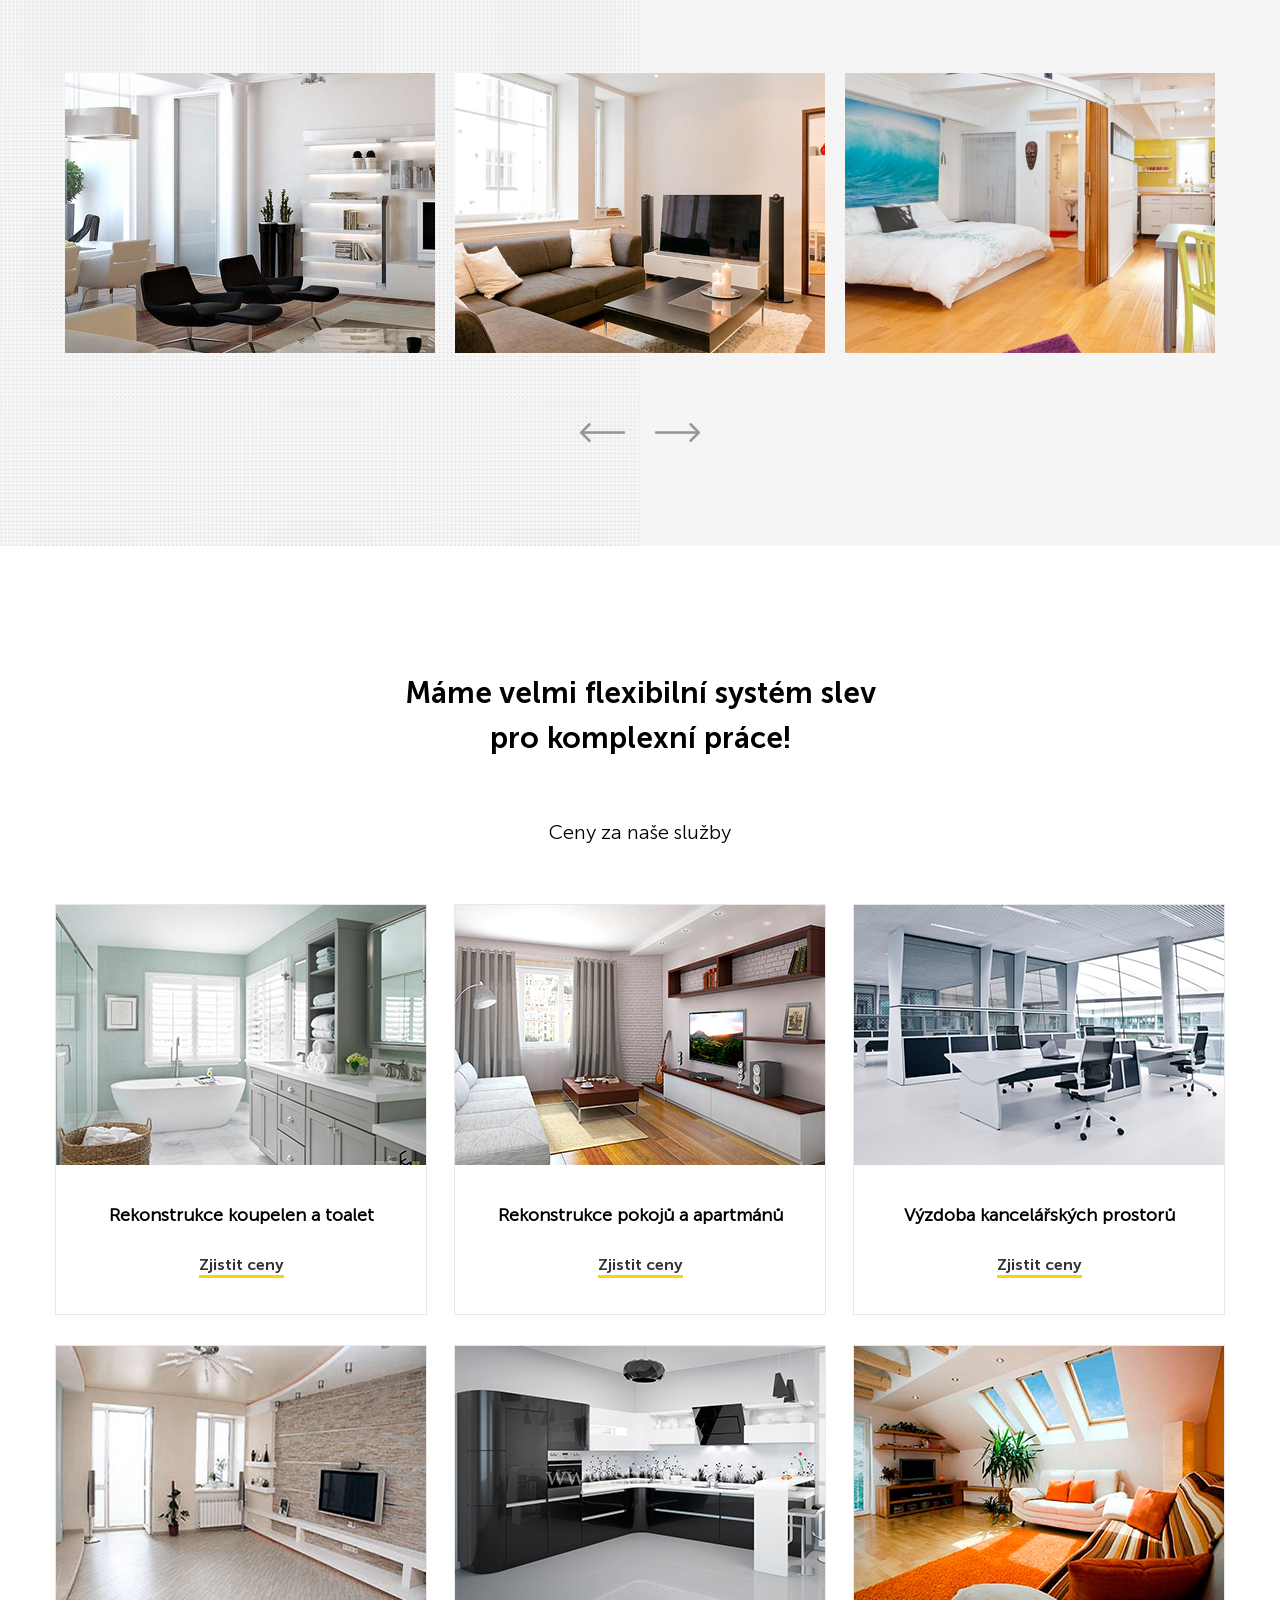
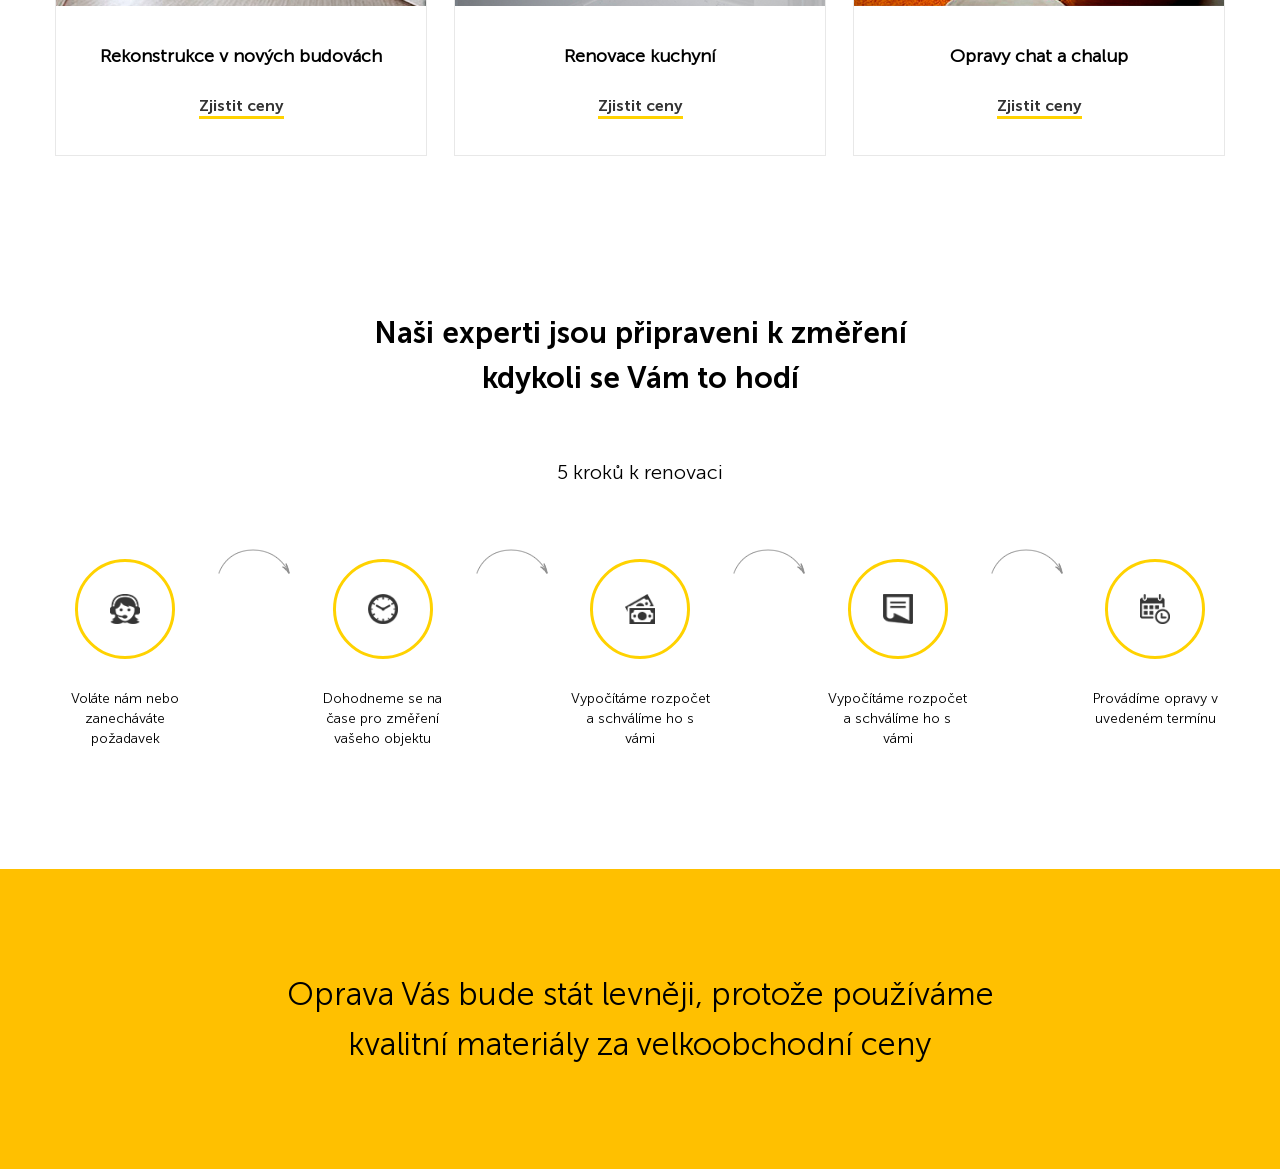
==== commit fb39f85b: "Přidání sekce s kroky a oznámení" ====
--- a/src/index.html
+++ b/src/index.html
@@ -171,6 +171,51 @@
             </div>
         </section>
 
+        <section class="steps">
+            <div class="container">
+                <h2 class="section-title steps__title">Naši experti jsou připraveni k změření <br> kdykoli se Vám to hodí</h2>
+                <span class="section-subtitle steps__subtitle">5 kroků k renovaci</span>
+                <div class="icons">
+                    <div class="icon">
+                        <div class="icon__image">
+                            <img src="img/hlava.png" alt="hlava se sluchátky">
+                        </div>
+                            <span class="icon__text">Voláte nám nebo zanecháváte požadavek</span>
+                    </div>
+                    <div class="icon">
+                        <div class="icon__image">
+                            <img src="img/hodiny.png" alt="hodiny">
+                        </div>
+                            <span class="icon__text">Dohodneme se na čase pro změření vašeho objektu</span>
+                    </div>
+                    <div class="icon">
+                        <div class="icon__image">
+                            <img src="img/penize.png" alt="peníze">
+                        </div>
+                        <span class="icon__text">Vypočítáme rozpočet a schválíme ho s vámi</span>
+                    </div>
+                    <div class="icon">
+                        <div class="icon__image">
+                            <img src="img/dokument.png" alt="dokument">
+                        </div>
+                            <span class="icon__text">Vypočítáme rozpočet a schválíme ho s vámi</span>
+                    </div>
+                    <div class="icon">
+                        <div class="icon__image">
+                            <img src="img/kalendar.png" alt="kalendář">
+                        </div>
+                            <span class="icon__text">Provádíme opravy v uvedeném termínu</span>
+                    </div>
+                </div>
+            </div>
+        </section>
+
+        <section class="notice">
+            <div class="container">
+                <h2 class="notice__text">Oprava Vás bude stát levněji, protože používáme kvalitní materiály za velkoobchodní ceny</h2>
+            </div>
+        </section>
+
     </main>
 
     <div class="modal" id="modal">
--- a/src/css/style.css
+++ b/src/css/style.css
@@ -570,6 +570,93 @@
   transition: .2s;
 }
 
+.steps {
+  padding-bottom: 120px;
+}
+
+.steps__title {
+  margin-bottom: 60px;
+}
+
+.steps__subtitle {
+  margin-bottom: 75px;
+}
+
+.icons {
+  display: -webkit-box;
+  display: -ms-flexbox;
+  display: flex;
+  -webkit-box-pack: justify;
+      -ms-flex-pack: justify;
+          justify-content: space-between;
+}
+
+.icon {
+  text-align: center;
+  position: relative;
+}
+
+.icon:last-child::after {
+  display: none;
+}
+
+.icon::after {
+  content: '';
+  top: -10px;
+  right: -95px;
+  position: absolute;
+  display: block;
+  width: 72px;
+  height: 25px;
+  background-image: url("../img/arrow-bounce.png");
+}
+
+.icon__image {
+  margin: auto;
+  width: 100px;
+  height: 100px;
+  border: 3px solid #ffd200;
+  background-color: #fff;
+  border-radius: 100px;
+  display: -webkit-box;
+  display: -ms-flexbox;
+  display: flex;
+  -webkit-box-pack: center;
+      -ms-flex-pack: center;
+          justify-content: center;
+  -webkit-box-align: center;
+      -ms-flex-align: center;
+          align-items: center;
+  margin-bottom: 30px;
+}
+
+.icon__image img {
+  width: 30px;
+  height: 30px;
+  display: inline-block;
+}
+
+.icon__text {
+  max-width: 140px;
+  display: inline-block;
+  font-size: 14px;
+  line-height: 20px;
+}
+
+.notice {
+  background-color: #ffc000;
+  padding: 100px 0;
+}
+
+.notice__text {
+  line-height: 50px;
+  text-align: center;
+  font-size: 32px;
+  max-width: 750px;
+  margin: auto;
+  font-weight: 300;
+}
+
 .modal {
   position: fixed;
   left: 0;
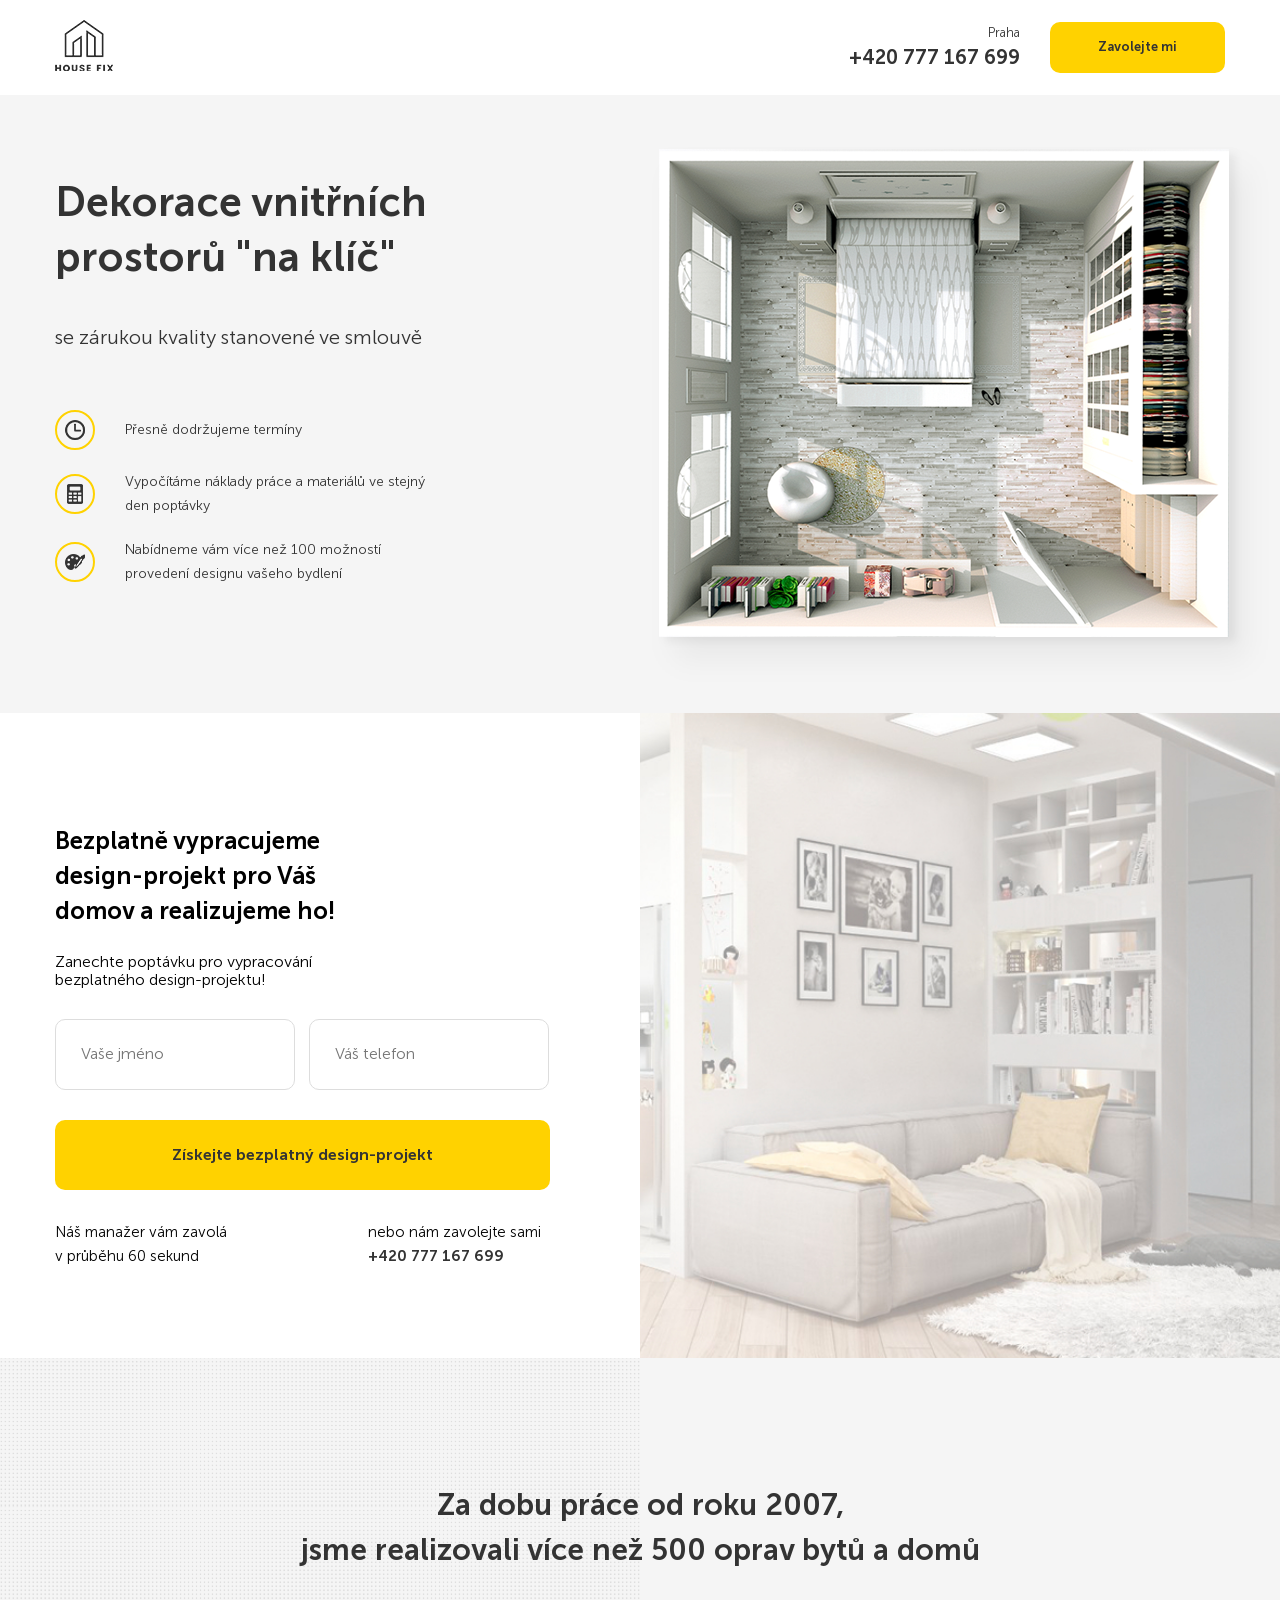
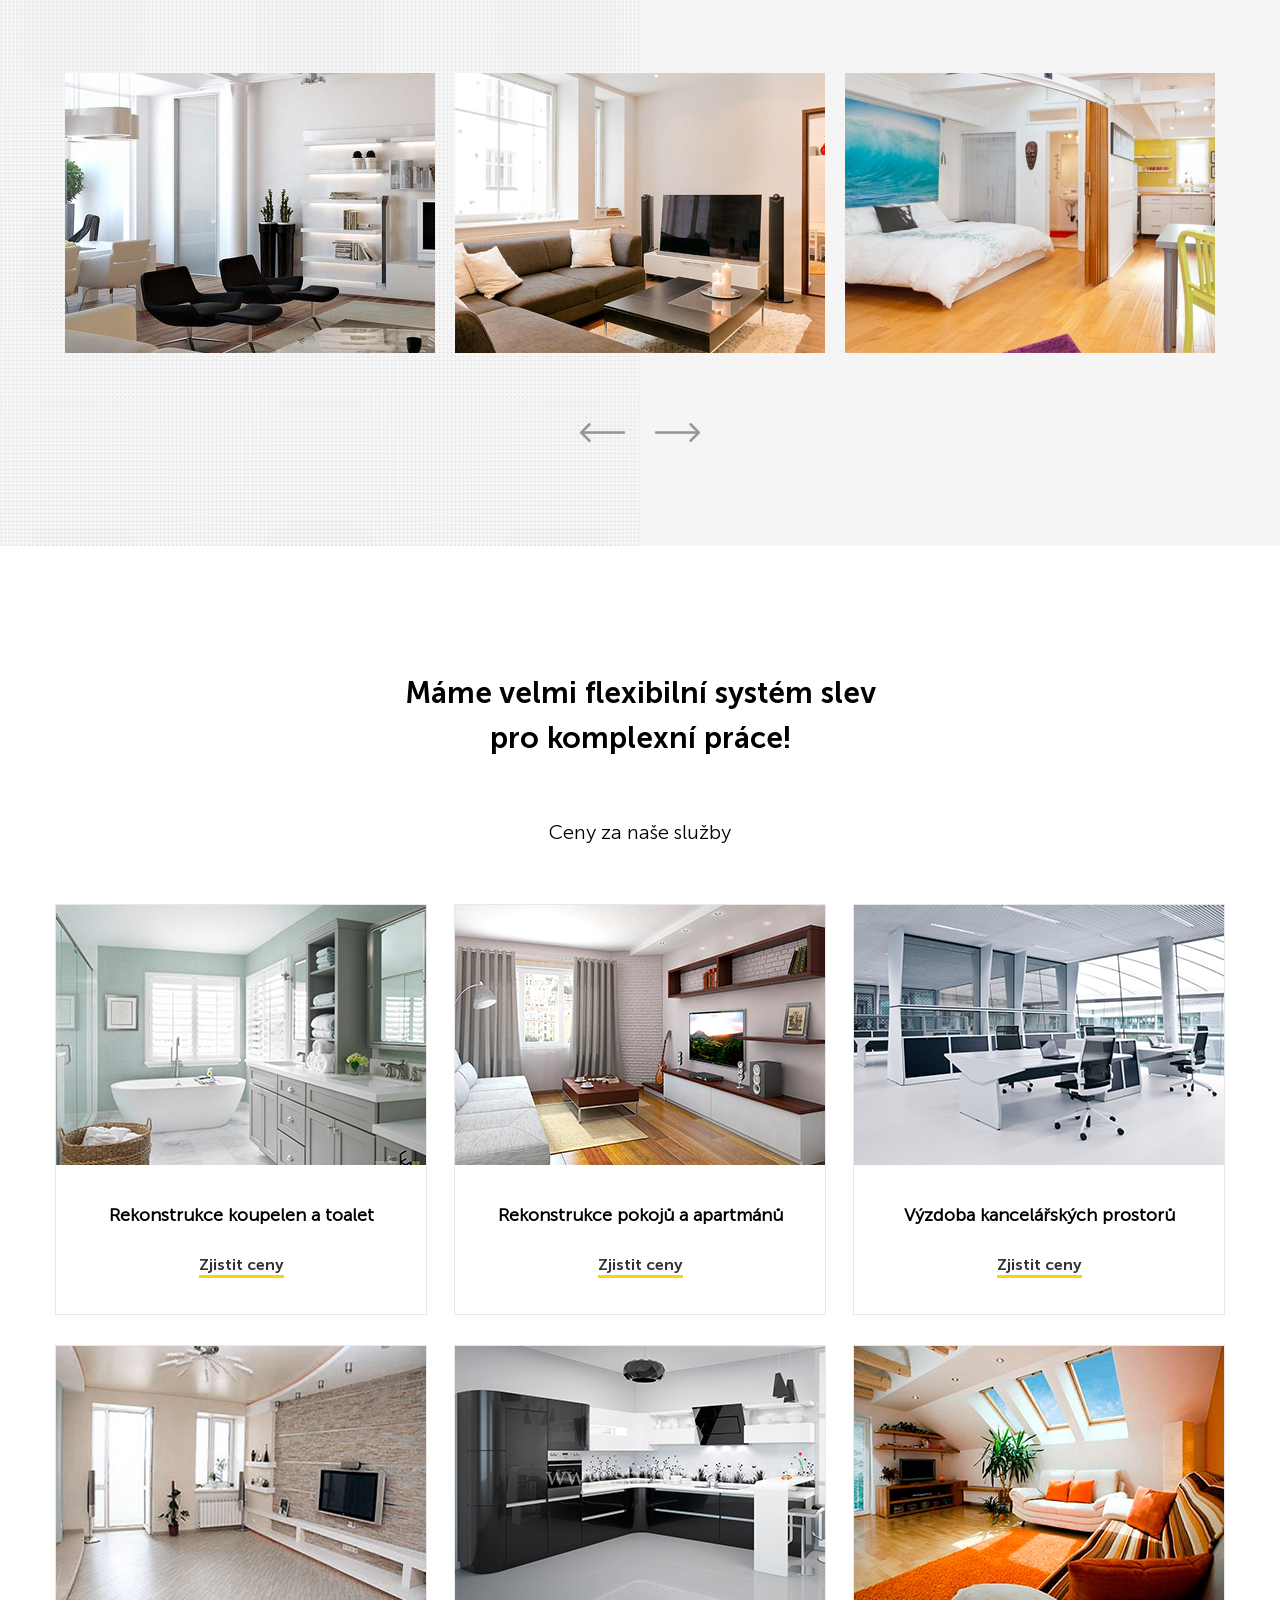
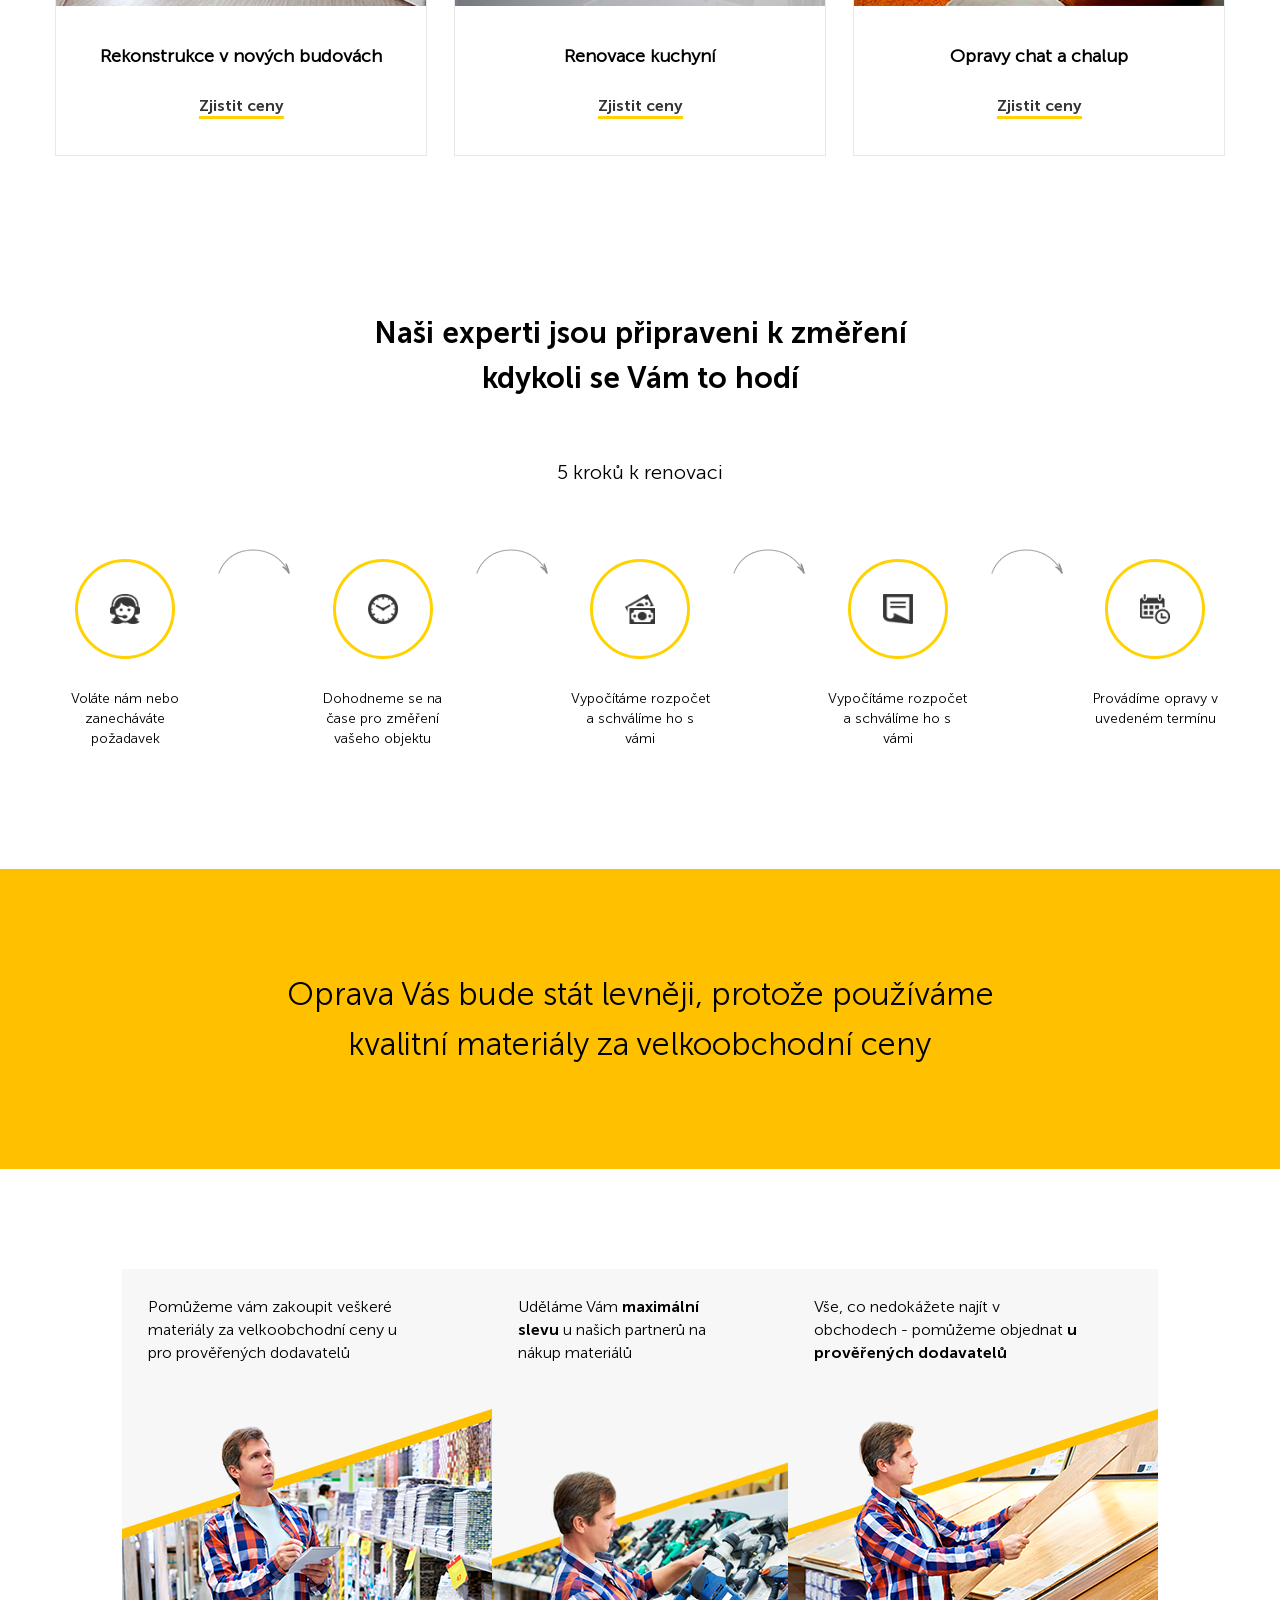
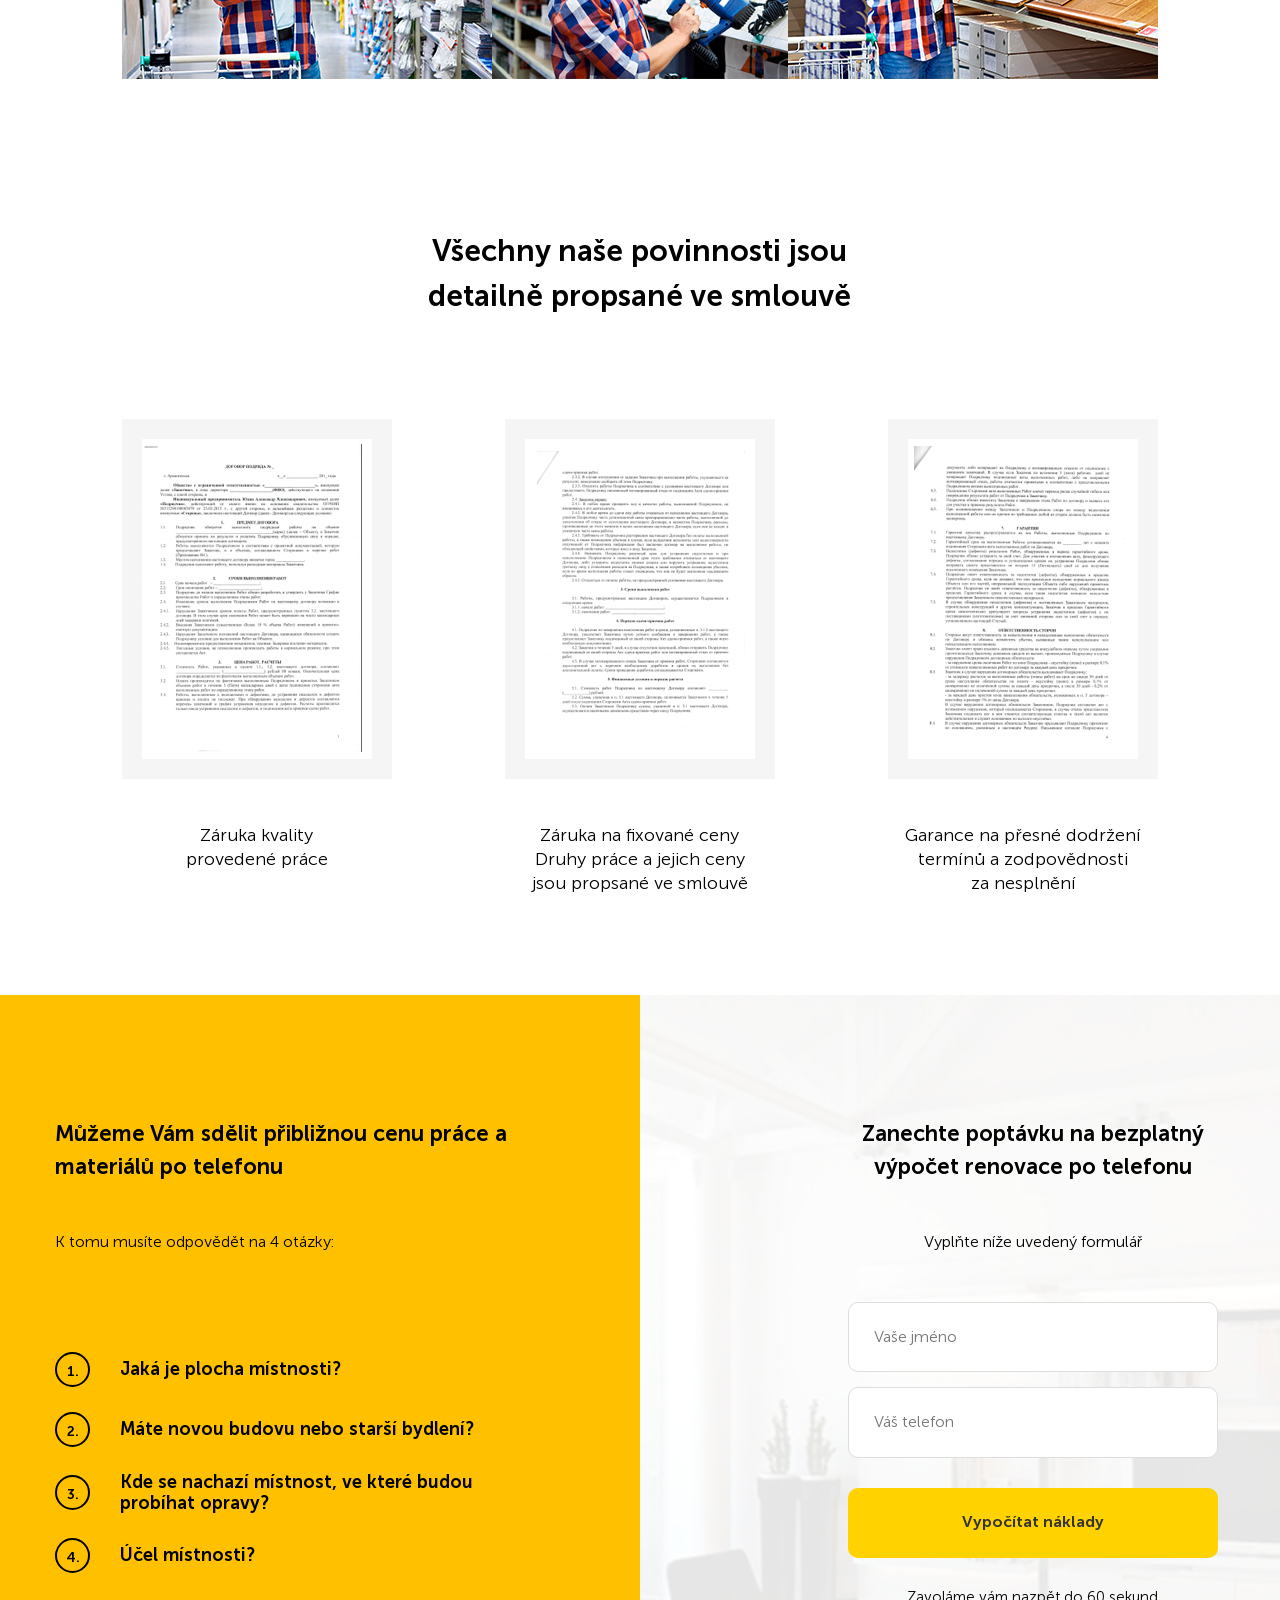
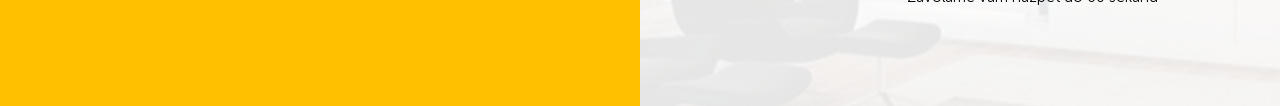
==== commit df52cc1a: "přidání sekce brief a vytvoření responzivity pro mobilní zařízení" ====
--- a/src/index.html
+++ b/src/index.html
@@ -216,6 +216,93 @@
             </div>
         </section>
 
+        <section class="info">
+            <div class="container">
+                <div class="benefits info__block">
+                    <div class="benefit">
+                        <span class="benefit__text">Pomůžeme vám zakoupit veškeré materiály za velkoobchodní ceny u pro prověřených dodavatelů</span>
+                        <img class="benefit__image" src="img/benefit1.png" alt="benefit 1">
+                    </div>
+                    <div class="benefit">
+                        <span class="benefit__text">Uděláme Vám <strong>maximální slevu</strong> u našich partnerů na nákup materiálů</span>
+                        <img class="benefit__image" src="img/benefit2.png" alt="benefit 2">
+                    </div>
+                    <div class="benefit">
+                        <span class="benefit__text">Vše, co nedokážete najít v obchodech - pomůžeme objednat <strong>u prověřených dodavatelů</strong></span>
+                        <img class="benefit__image" src="img/benefit3.png" alt="benefit 3">
+                    </div>
+                </div>
+
+                <div class="documents">
+                    <h2 class="section-title documents__title">Všechny naše povinnosti jsou <br> detailně propsané ve smlouvě</h2>
+                </div>
+                <div class="documents-block">
+                    <div class="documents-block__item">
+                        <div class="documents-block__image">
+                            <img src="img/doc1.png" alt="Dokument 1">
+                        </div>
+                        <div class="documents-block__text">
+                            Záruka kvality <br> provedené práce
+                        </div>
+                    </div>
+                    <div class="documents-block__item">
+                        <div class="documents-block__image">
+                            <img src="img/doc2.png" alt="Dokument 2">
+                        </div>
+                        <div class="documents-block__text">
+                            Záruka na fixované ceny <br> Druhy práce a jejich ceny <br> jsou propsané ve smlouvě
+                        </div>
+                    </div>
+                    <div class="documents-block__item">
+                        <div class="documents-block__image">
+                            <img src="img/doc3.png" alt="Dokument 3">
+                        </div>
+                        <div class="documents-block__text">
+                            Garance na přesné dodržení <br> termínů a zodpovědnosti <br> za nesplnění
+                    </div>
+                </div>
+            </div>
+        </section>
+
+        <section class="brief">
+            <div class="container">
+                <div class="brief-block">
+                    <div class="interview brief__interview">
+                        <h3 class="interview__title">Můžeme Vám sdělit přibližnou cenu práce a materiálů po telefonu</h3>
+                        <span class="interview__subtitle">K tomu musíte odpovědět na 4 otázky:</span>
+                        <ul class="interview-list">
+                            <li class="interview-list__item">
+                                <span class="interview-list__counter">1.</span>
+                                <span class="interview-list__text">Jaká je plocha místnosti?</span>
+                            </li>
+                            <li class="interview-list__item">
+                                <span class="interview-list__counter">2.</span>
+                                <span class="interview-list__text">Máte novou budovu nebo starší bydlení?</span>
+                            </li>
+                            <li class="interview-list__item">
+                                <span class="interview-list__counter">3.</span>
+                                <span class="interview-list__text">Kde se nachazí místnost, ve které budou probíhat opravy?</span>
+                            </li>
+                            <li class="interview-list__item">
+                                <span class="interview-list__counter">4.</span>
+                                <span class="interview-list__text">Účel místnosti?</span>
+                            </li>
+                        </ul>
+                    </div>
+                    <div action="" class="form brief__form">
+                        <h3 class="form__title">Zanechte poptávku na bezplatný výpočet renovace po telefonu</h3>
+                        <span class="form__subtitle">Vyplňte níže uvedený formulář</span>
+                        <form action="#" class="form">
+                            <input type="text" class="input brief__input" placeholder="Vaše jméno">
+                            <input type="text" class="input brief__input" placeholder="Váš telefon">
+                            <button class="button brief__button">Vypočítat náklady</button>
+                            <span class="form__description"> Zavoláme vám nazpět do 60 sekund</span>
+                        </form>
+                    </div>
+                </div>
+            </div>
+        </section>
+
     </main>
 
     <div class="modal" id="modal">
--- a/src/css/style.css
+++ b/src/css/style.css
@@ -657,6 +657,266 @@
   font-weight: 300;
 }
 
+.info {
+  padding: 100px;
+}
+
+.info__block {
+  margin-bottom: 150px;
+}
+
+.benefits {
+  display: -webkit-box;
+  display: -ms-flexbox;
+  display: flex;
+  -webkit-box-pack: justify;
+      -ms-flex-pack: justify;
+          justify-content: space-between;
+}
+
+.benefit {
+  display: -webkit-box;
+  display: -ms-flexbox;
+  display: flex;
+  -webkit-box-orient: vertical;
+  -webkit-box-direction: normal;
+      -ms-flex-direction: column;
+          flex-direction: column;
+  -webkit-box-pack: justify;
+      -ms-flex-pack: justify;
+          justify-content: space-between;
+  background-color: #f7f7f7;
+  height: 410px;
+  max-width: 370px;
+  position: relative;
+}
+
+.benefit__text {
+  margin: 26px 80px 0 26px;
+  font-size: 16px;
+  line-height: 23px;
+}
+
+.benefit__text strong {
+  font-family: 'Museo Sans Bold', sans-serif;
+  font-weight: 700;
+}
+
+.benefit__image {
+  position: absolute;
+  bottom: 0;
+  left: 0;
+}
+
+.documents__title {
+  margin-bottom: 100px;
+}
+
+.documents-block {
+  display: -webkit-box;
+  display: -ms-flexbox;
+  display: flex;
+  -webkit-box-pack: justify;
+      -ms-flex-pack: justify;
+          justify-content: space-between;
+}
+
+.documents-block__text {
+  text-align: center;
+  margin-top: 40px;
+  line-height: 24px;
+  font-size: 18px;
+}
+
+.brief {
+  background-image: url(../img/brief-color-bg.jpg), url("../img/brief-bg.jpg");
+  background-position: left center, center right;
+  background-size: 50%, cover;
+  background-repeat: repeat-y, no-repeat;
+  padding: 100px 0;
+}
+
+@media (max-width: 768px) {
+  .brief {
+    background-image: url(../img/brief-color-bg.jpg), url("../img/brief-bg.jpg");
+    background-position: top center, bottom right;
+    background-size: 100% 50%, cover;
+    background-repeat: repeat-x, no-repeat;
+    padding: 50px 0;
+  }
+}
+
+.brief-block {
+  display: -webkit-box;
+  display: -ms-flexbox;
+  display: flex;
+}
+
+@media (max-width: 768px) {
+  .brief-block {
+    -webkit-box-orient: vertical;
+    -webkit-box-direction: normal;
+        -ms-flex-direction: column;
+            flex-direction: column;
+  }
+}
+
+.brief__interview {
+  -ms-flex-preferred-size: 50%;
+      flex-basis: 50%;
+}
+
+.brief__form {
+  -ms-flex-preferred-size: 50%;
+      flex-basis: 50%;
+  padding-left: 200px;
+  text-align: center;
+}
+
+@media (max-width: 1200px) {
+  .brief__form {
+    padding-left: 30px;
+  }
+}
+
+@media (max-width: 768px) {
+  .brief__form {
+    padding-left: 0;
+  }
+}
+
+.brief__input {
+  width: 100%;
+  max-width: 370px;
+  margin-bottom: 15px;
+}
+
+.brief__button {
+  width: 100%;
+  max-width: 370px;
+  display: block;
+  height: 70px;
+  margin: 15px auto 30px auto;
+}
+
+.interview {
+  padding-right: 70px;
+}
+
+@media (max-width: 1200px) {
+  .interview {
+    padding-right: 30px;
+  }
+}
+
+.interview__title {
+  font-family: 'Museo Sans Bold', sans-serif;
+  font-weight: 700;
+  font-size: 22px;
+  line-height: 33px;
+  margin-bottom: 50px;
+}
+
+@media (max-width: 1200px) {
+  .interview__title {
+    font-size: 18px;
+    margin-bottom: 40px;
+  }
+}
+
+.interview__subtitle {
+  font-size: 16px;
+  margin-bottom: 100px;
+  display: block;
+}
+
+@media (max-width: 1200px) {
+  .interview__subtitle {
+    font-size: 14px;
+    margin-bottom: 30px;
+  }
+}
+
+.interview-list {
+  list-style-type: none;
+  padding: 0;
+}
+
+.interview-list__item {
+  display: -webkit-box;
+  display: -ms-flexbox;
+  display: flex;
+  -webkit-box-align: center;
+      -ms-flex-align: center;
+          align-items: center;
+  margin-bottom: 25px;
+  font-family: 'Museo Sans Bold', sans-serif;
+  font-weight: 700;
+}
+
+.interview-list__counter {
+  width: 35px;
+  height: 35px;
+  border: 2px solid #000;
+  border-radius: 50px;
+  display: inline-block;
+  text-align: center;
+  line-height: 35px;
+  margin-right: 30px;
+  font-size: 14px;
+}
+
+@media (max-width: 1200px) {
+  .interview-list__counter {
+    margin-right: 20px;
+  }
+}
+
+.interview-list__text {
+  max-width: 400px;
+  font-size: 18px;
+}
+
+@media (max-width: 1200px) {
+  .interview-list__text {
+    font-size: 14px;
+    max-width: 300px;
+  }
+}
+
+.form__title {
+  font-family: 'Museo Sans Bold', sans-serif;
+  font-weight: 700;
+  font-size: 22px;
+  line-height: 33px;
+  margin-bottom: 50px;
+}
+
+@media (max-width: 1200px) {
+  .form__title {
+    font-size: 30px;
+    margin-bottom: 40px;
+    margin-top: 150px;
+  }
+}
+
+.form__subtitle {
+  font-size: 16px;
+  margin-bottom: 50px;
+  display: block;
+}
+
+@media (max-width: 1200px) {
+  .form__subtitle {
+    font-size: 14px;
+    margin-bottom: 40px;
+  }
+}
+
+.form__description {
+  font-size: 15px;
+}
+
 .modal {
   position: fixed;
   left: 0;
